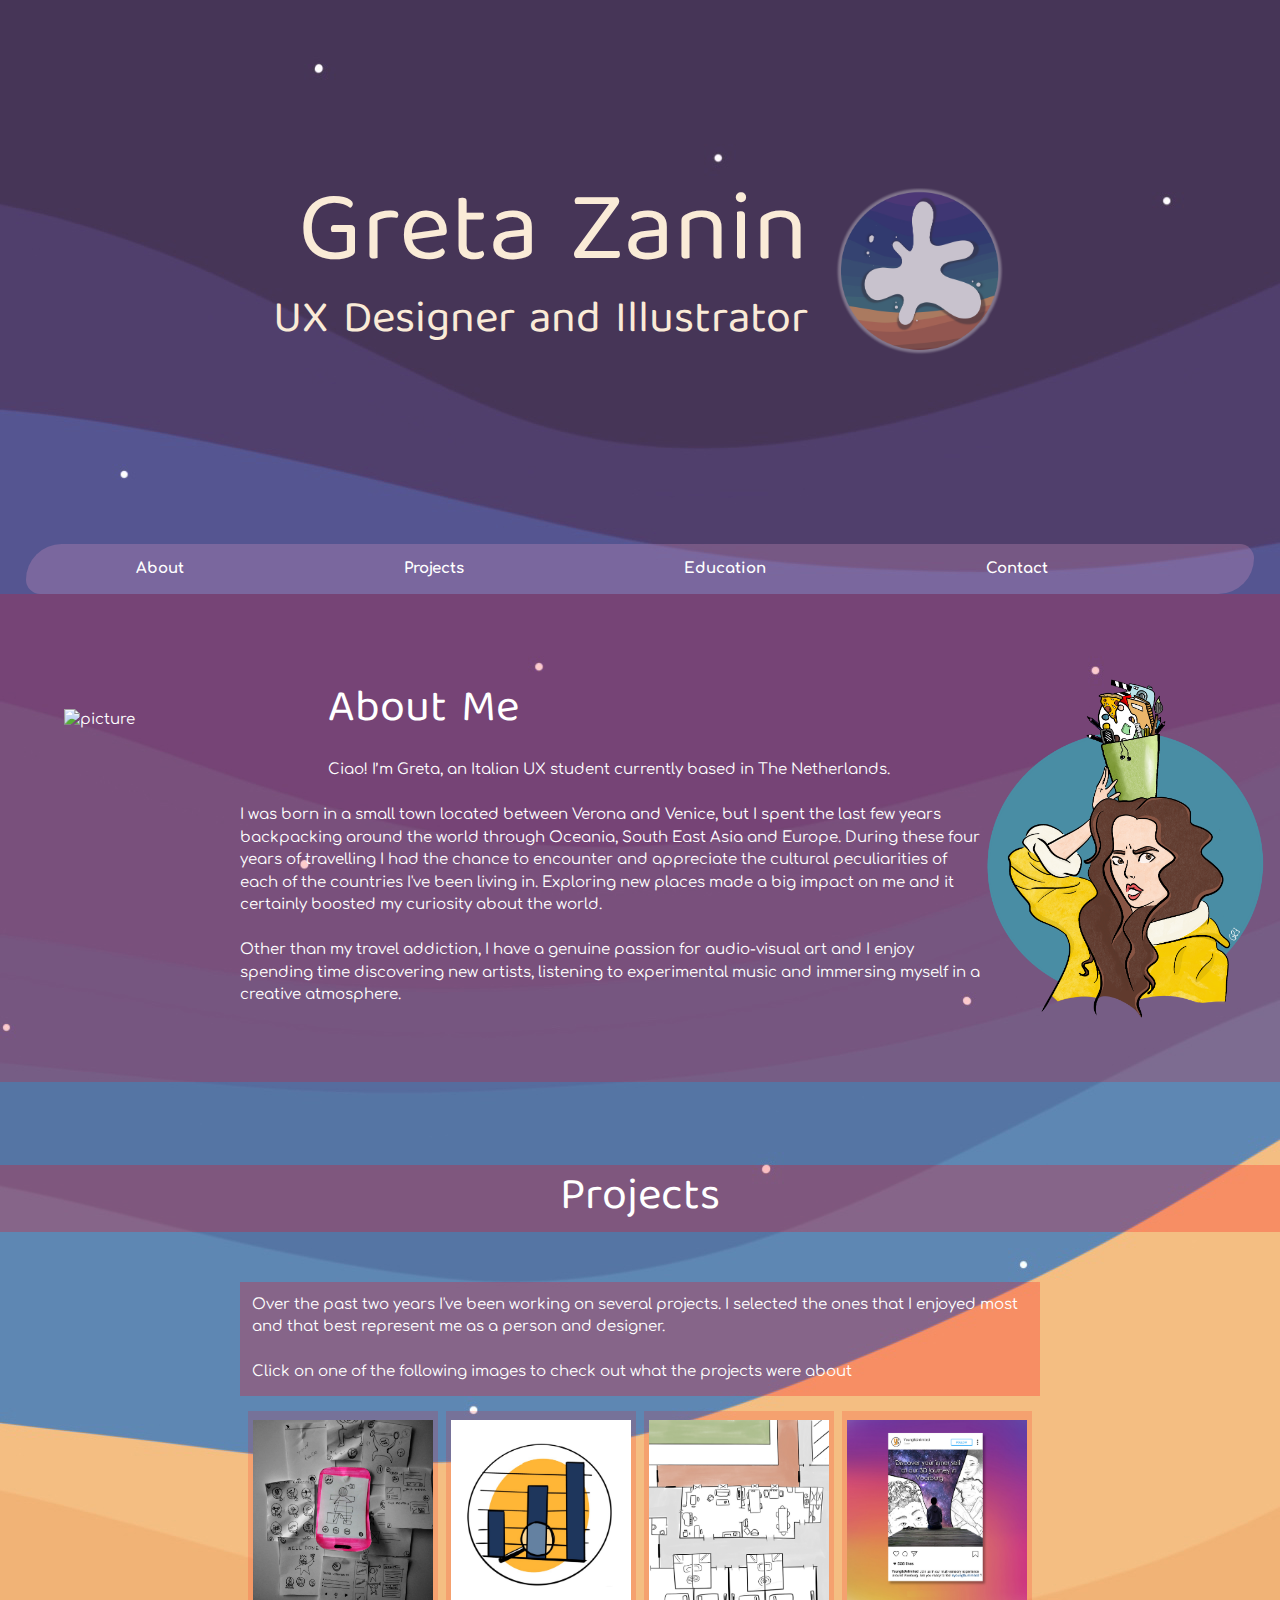
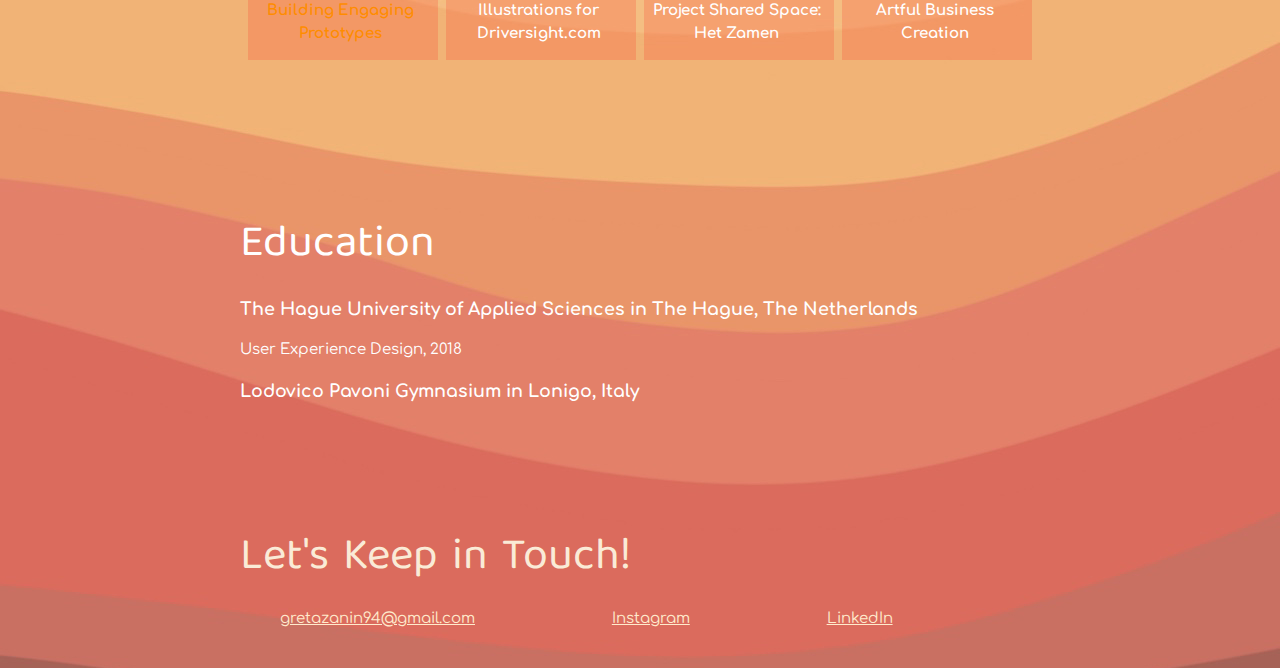
==== index.html @ 6279e52e "adding changes in projects-page" ====
<!DOCTYPE html>
<html lang="en">

<head>
    <meta charset="UTF-8">
    <meta name="viewport" content="width=device-width, initial-scale=1.0">
    <title>Greta Zanin, UX Designer and Illustrator </title>
    <link rel="stylesheet" href="styles.css">
    <link href="https://fonts.googleapis.com/css?family=Raleway&display=swap" rel="stylesheet">
    <link href="https://fonts.googleapis.com/css?family=Comfortaa&display=swap" rel="stylesheet">
    <link href="https://fonts.googleapis.com/css?family=Baloo+Tamma+2&display=swap" rel="stylesheet">
</head>

<body>


    <main>
        <!-- header-->
        <header>
            <div class="content-wrap">
                <div class="sfondo">
                    <a href="illu.html"> <img src="images/macchia1.png" class="topimg" id="grow" > </a></div>
                    <h1>Greta Zanin</h1>

                    <h2>UX Designer and Illustrator</h2>
                </div>




            <div class="w3-container">

            </div>


        </header>
        <div class="w3-bar w3-border w3-light-grey">
            <ul class="menubar">
                <li class="bar"><a href="#about">About</a></li>
                <li class="bar"><a href="#project">Projects</a></li>
                <li class="bar"><a href="#education">Education</a></li>
                <li class="bar"><a href="#contact">Contact</a></li>
            </ul>
        </div>


        <a name="about"></a>
        <img src="images/gretadrawing.png" alt="drawing" class="gretadrawing">

        <img src="images/greta.jpg" alt="picture" class="gretapicture">

        <section class="about">
            <div class="content-wrap divider">
                <br> <!-- delete br -->
                <h2> About Me </h2>
                <p>

                    Ciao! I’m Greta, an Italian UX student currently based in The Netherlands.

                    <br> <br>

                    I was born in a small town located between Verona and Venice, but I spent the last few years backpacking around the world through Oceania, South East Asia and Europe. During these four years of travelling I had the chance to encounter and appreciate the cultural peculiarities of each of the countries I've been living in. Exploring new places made a big impact on me and it certainly boosted my curiosity about the world.
                    <br> <br>
                    Other than my travel addiction, I have a genuine passion for audio-visual art and I enjoy spending time discovering new artists, listening to experimental music and immersing myself in a creative atmosphere.</p>

            </div>
        </section>

        <br>
        <br>
        <!-- PROJECTS-->
        <a name="project"></a>

        <div class="coso">
            <h2> Projects </h2>


        </div>

            <div class="content-wrap divider">
               <p id="text">

   Over the past two years I've been working on several projects. I selected the ones that I enjoyed most and that best represent me as a person and designer.<br> <br>Click on one of the following images to check out what the projects were about</p>
   
                <section class="projectImg">
                   
                  <a href="project.html" target="_blank"> <div class="container">
                       <img src="images/BEP/square/2.jpg"  alt="Lynda & LinkedIn Learning course list"  class="pimg" >     <p>Building Engaging Prototypes</p> </div> </a>
                

                    <div class="container">
               <img src="images/drivesight.jpg" alt="Lynda & LinkedIn Learning course list" class="pimg"><p>Illustrations for Driversight.com </p>
</div>
    
                        <div class="container">
                    <img src="images/sharedspace.jpg" alt="Lynda & LinkedIn Learning course list" class="pimg"><p>Project Shared Space: Het Zamen</p>
</div>
     

                        <div class="container">
            
                   <img src="images/abc.jpg" alt="Lynda & LinkedIn Learning course list" class="pimg"><p>Artful Business Creation</p>
</div>
     
        

                   
                   
                   <!--
                    <br> <br>
                    <img src="images/bep.jpg" alt="Lynda & LinkedIn Learning course list">

                    <h3>BEP / Building Engaging Prototypes</h3>
                    <p>"Building Engaging Prototypes" was a unique course in which students had the chance to experiment new prototyping techniques by creating sounds, projections, sketches and wireframes. All the prototypes and testing process are described in the following website: <a href="https://gretazanin.wixsite.com/bepuxd">click here</a></p> -->

                    <!-- button 
                    <a href="#" class="myButton"> BEP Project </a>

                </section>

                <br> <br>-->

                <!-- 2 
                <section class="project-item">


                 
                        <h3>Illustrations for Drivesright.com</h3>
                        <img src="images/drivesight.png" alt="illustrations made">
                        <p>This project consisted of creating visuals for a retail business website. Check my illustrations in the following website: <a href="https://drivesight.com/">Drivesight.com</a></p>
                         button 
                        <a href="#" class="myButton"> Drivesight Illustrations </a>
                 
                </section>-->


                <!-- 3 
                <section class="project-item">


                    <br> <br>

                    <img src="images/project%20shared%20space.jpg" alt="Lynda & LinkedIn Learning course list" class="project3">

                    <h3>Shared Spaces Project.</h3>
                    <h5 class="subtitle">Ongoing Project</h5>
                    <p> A group project where we're asked to design a solution for patients affected with dementia. Our goal is to improve these people's lifestyles and make them move more. </p>
                    button
                    <a href="#" class="myButton"> Het Zamen </a>

                </section> -->






                </section>
        </div>


        <!-- EDUCATION -->

      
        <section class="education">
            <div class="content-wrap item-details">
                <h2>Education</h2>   
                <a name="education"> </a>

                <section>
                    <h3>The Hague University of Applied Sciences in The Hague, The Netherlands</h3>
                    <p>User Experience Design, 2018</p>
                </section>

                <section>
                    <h3>Lodovico Pavoni Gymnasium in Lonigo, Italy</h3>
                </section>
            </div>
        </section>

        <!-- CONTACT -->
        <footer>

            <a name="contact"></a>
            <div class="content-wrap">
                <h2>Let's Keep in Touch!</h2>


                <ul class="contact-list">
                    <li><a href="mailto:gretazanin94@gmail.com">gretazanin94@gmail.com</a></li>
                    <li><a href="https://www.instagram.com/gretazanin/" target="_blank">Instagram</a></li>
                    <li><a href="https://www.linkedin.com/in/gretazanin/" target="_blank">LinkedIn</a></li>
                </ul>
            </div>
        </footer>
    </main>
</body>

</html>
---- styles.css ----
/*html {
  box-sizing: border-box;
}*/


body {
    color: white;
    margin: 0;
    padding: 0;
    font-family: 'Comfortaa', sans-serif;
    font-size: 15px;
    line-height: 1.5;
    background-image: url(images/sfondo1.jpg);
    background-repeat: no-repeat;

    background-position: top;
}

img {
    width: 200px;
    float: right;
}

a {
    color: darkorange;
}

a:hover {
    text-decoration: none;
    color: yellow;
}

h1 {
    font-size: 100px;
    line-height: 1;
}

h2 {
    font-size: 45px;
}

h1,
h2 {
    font-family: 'Baloo Tamma 2', cursive;
    font-weight: 400;
    margin: 0;
}

.content-wrap {
    max-width: 800px;
    width: 85%;
    margin: 0 auto;
    padding: 60px 0;
}

h3 {
    margin-bottom: 0;
}



/* Profile*/
header {
    color: antiquewhite;
    font-family: 'Comfortaa';

    text-align: right;
    margin-bottom: 10%;
    margin-top: 10%;
}

.topimg {
    width: 28%;
    display: inline-block;
    margin-left: 1%;
}

#grow {
    opacity: 0.7;
}

#grow:hover {
    opacity: 1;
}

#grow:hover {
    -webkit-transform: scale(1.3);
    -ms-transform: scale(1.3);
    transform: scale(1.3);
}






/*Pictures*/
.gretapicture {
    float: left;
    margin: 5%;
    margin-top: 9%;

}

.gretadrawing {
    width: 300px;
    float: right;
    margin-top: 6%;
}


/* About */
.about {
    text-align: left;
    background: rgba(250, 0, 10, 0.2)
}


/* First Button */

.myButton {
    box-shadow: inset 0px 1px 0px 0px #ffffff;
    background: linear-gradient(to bottom, #ededed 5%, #dfdfdf 100%);
    background-color: #ededed;
    border-radius: 6px;
    border: 1px solid #dcdcdc;
    display: inline-block;
    cursor: pointer;
    color: #777777;
    font-family: Arial;
    font-size: 15px;
    font-weight: bold;
    padding: 6px 24px;
    text-decoration: none;
    text-shadow: 0px 1px 0px #ffffff;
}

.myButton:hover {
    background: linear-gradient(to bottom, #dfdfdf 5%, #ededed 100%);
    background-color: #dfdfdf;
}

.myButton:active {
    position: relative;
    top: 1px;
}

/* Projects */


.coso {
    background: rgba(255, 0, 10, 0.25);
    text-align: center;
    margin-top: 3%;
    margin-bottom: -2%;
    display: block;
}

#text {
    background: rgba(255, 0, 10, 0.25);
    padding: 1.5%;
    text-align: left;
}

.projectImg {

    display: block;
}


.pimg {
    float: left;
    width: 180px;
    height: 180px;
    margin-right: 2%;
    margin-top: 5%;
}

.pimg:hover {
    -webkit-transform: rotateZ(-5deg);
    -ms-transform: rotateZ(-5deg);
    transform: rotateZ(-5deg);
}


.container {
    text-align: justify;
    width: 185px;
    float: left;
    text-align: center;
    background-color: rgba(255, 0, 10, 0.15);
    font-weight: 700;
    padding-left: 0;
    padding-right: 5px;
    margin-left: 8px;
}

.container img {
    padding-left: 5px;
    padding-right: 5px;
    display: block;
}


/*
.projects .btn {
    color: darkred;

    text-decoration: none;
    padding: 0px;
    border-radius: 4px;
    display: inline-block;
}

.projects .btn:hover {
    background: rgba(99, 38, 97, 80%);
}

.project-item h3 {
    margin-top: 0;

}


.project3 {
    -webkit-transform: rotate(90deg);
    -moz-transform: rotate(90deg);
    -ms-transform: rotate(90deg);
    -o-transform: rotate(90deg);
    transform: rotate(90deg);

    margin-left: 50px;
}


.subtitle {
    color: white;
    opacity: 0.68;
    margin-top: -0.5%;
    
}*/


/* Education */

.education {
    display: block;
    margin-top: 20%;
    padding-top: 2%;
}



/* Contact Info */
footer {
    color: antiquewhite;
}

.contact-list {
    list-style-type: none;
}

.contact-list a {

    color: blanchedalmond;
    padding-right: 18%;
    ;
    display: inline-block;
    float: left;
}

/*header */

.menubar {
    list-style-type: none;
    margin: 0;
    margin-left: 2%;
    margin-right: 2%;
    padding: 0;
    overflow: hidden;
    border-radius: 50px 20px;
    background-color: rgba(210, 145, 188, 0.3);
    /* change color with #333 */



}

.bar {
    float: left;

}

.bar a {
    display: block;
    font-weight: 800;
    color: white;
    text-align: center;
    padding: 14px 110px;
    text-decoration: none;
}

.bar a:hover {
    background-color: rgba(210, 145, 188);
}




















/* ILLUSTRATION PAGE */



/* gallery */

/* The grid: Four equal columns that floats next to each other */

.gallery {
    margin-top: -150px;
}

.column {
    float: left;
    width: 15%;
    max-width: 20%;
    margin: 1%;
    padding-left: 13%;
    display: inline-block;
    margin-top: 8%;
}

/* Style the images inside the grid */
.column img {
    opacity: 0.8;
    cursor: pointer;
}

.column img:hover {
    opacity: 1;
}

#buttonillu {
    margin-left: 41%;
    margin-top: 9%;

}















/*PROJECT PAGE*/

.titleProject {
    font-weight: 500;
    text-decoration: underline;
    text-decoration-style: wavy;
    text-decoration-line: underline;
    text-decoration-color: rgba(210, 145, 188, 0.3);
    color: antiquewhite;
    font-size: 35px;
    text-align: center;
    padding-bottom: 20px;

}

#projectBox {
    border-color: rgba(210, 145, 188, 0.8);
    border-width: 5px;
    border-style: ridge;
    padding: 0px;
    background-color: rgba(210, 145, 188, 0.3);
}

#projectHeader {
    margin-top: 50px;
    margin-bottom: 20px;
    padding-right: 5px;
}

#projectGz {
    font-size: 50px;
}

#projectSub {
    font-size: 22.5px;
}

.projectTopImg {
    width: 100px;
}

#arrow {
    position: fixed;
    float: left;
    width: 8%;
    margin-top: 8.5%;
}

#arrow:hover {
    -webkit-transform: rotateZ(-5deg);
    -ms-transform: rotateZ(-5deg);
    transform: rotateZ(-5deg);
}


/* PROJECT GALLERY */

.galleryProject {
    display: flex;
    flex-flow: row wrap;
    padding-top: 5%;
}

.box {
    margin-left: 10%;
    padding-top: 50px;
    border-color: rgba(210, 145, 188, 0.8);
    border-width: 5px;
    border-style: ridge;
    padding: 10px;
    background-color: rgba(210, 145, 188, 0.5);
}

/*.text { 

            text-align: center;
            display: inline-block;
            margin-top:5px; 
            float: right;
        } */
.image:hover {
    opacity: 0.5;
}
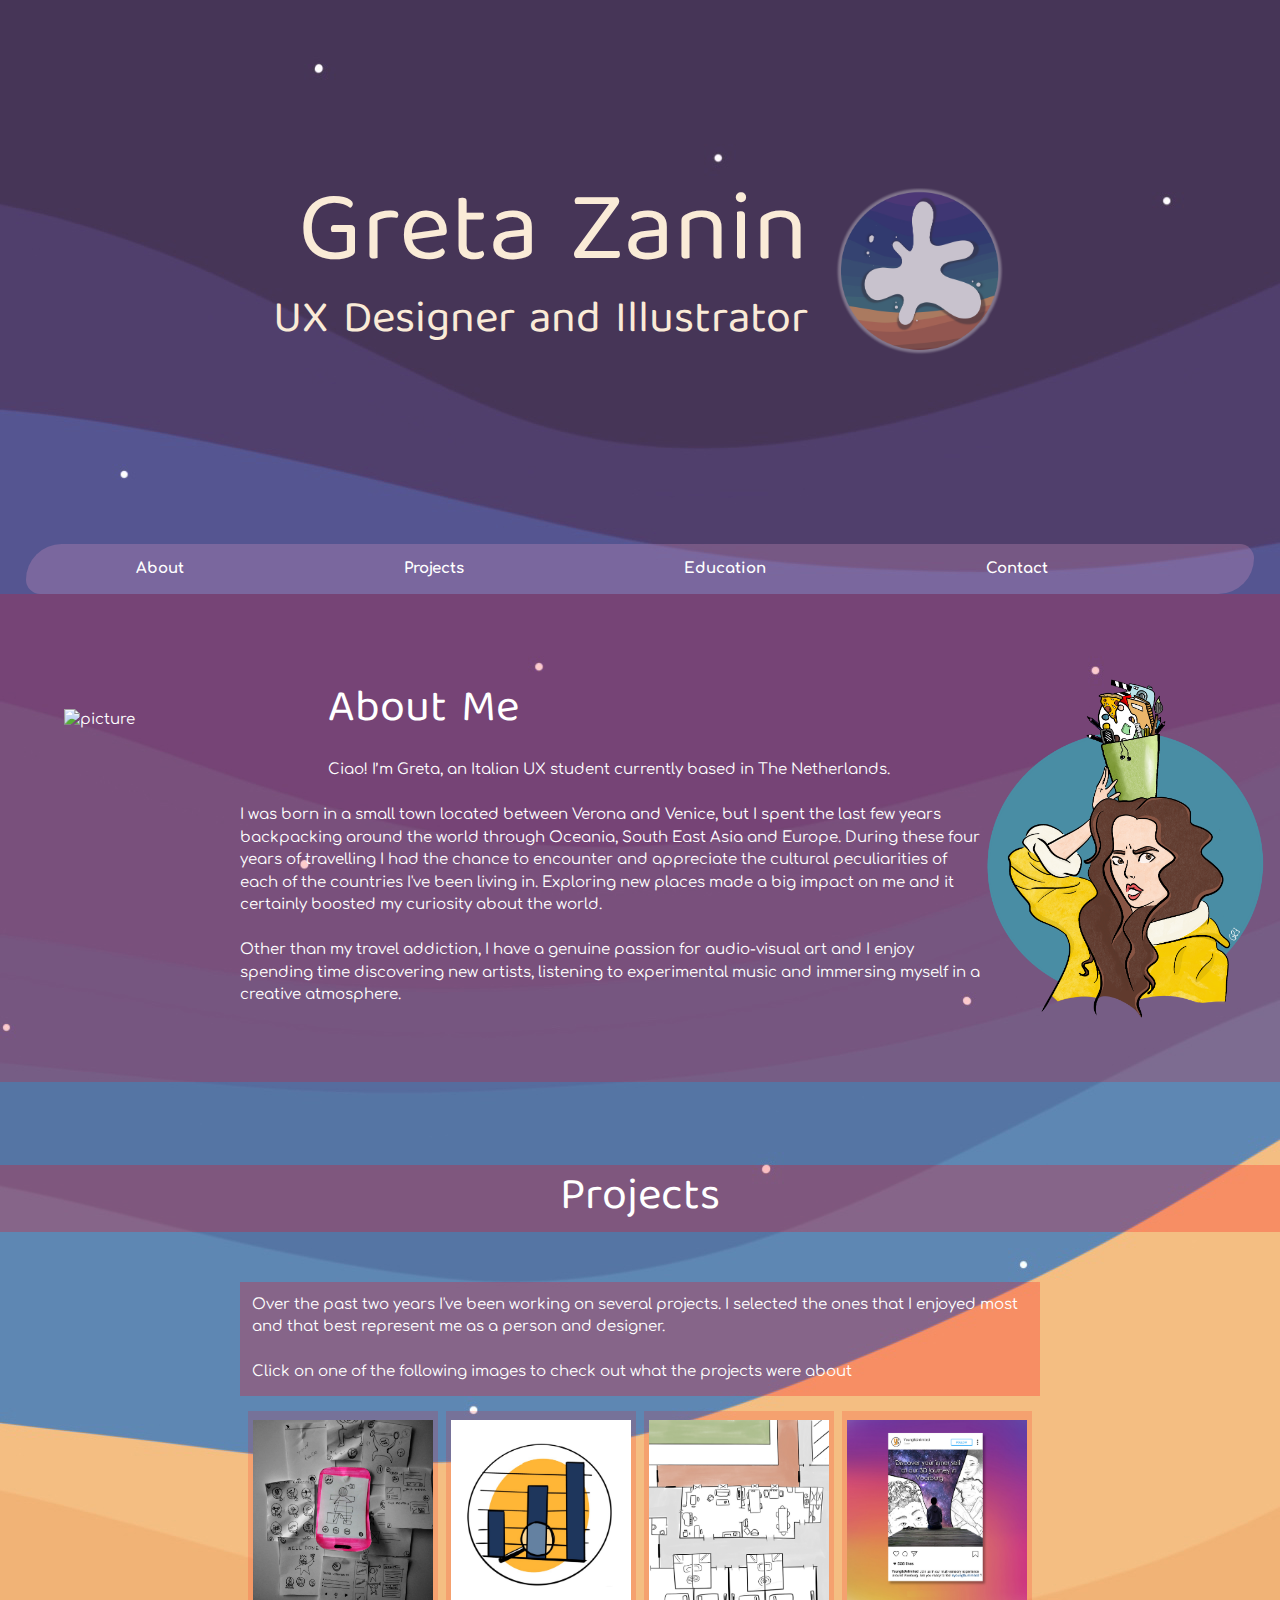
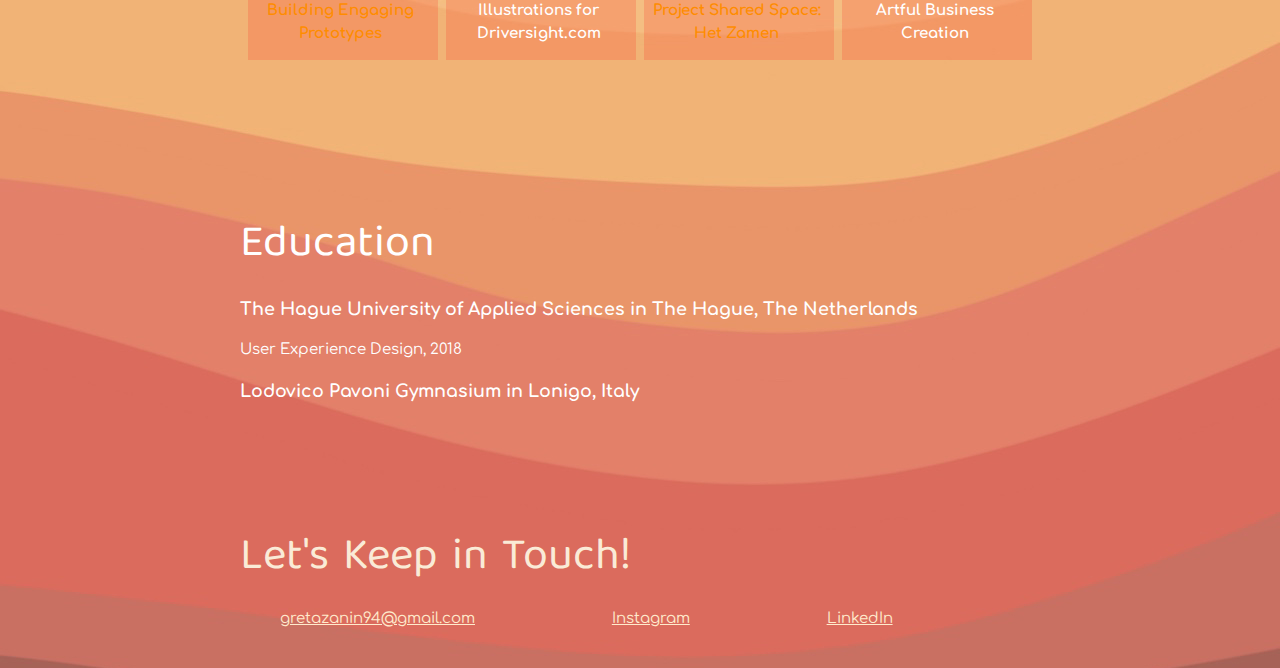
==== commit d85b5b72: "adding footer to project page" ====
--- a/index.html
+++ b/index.html
@@ -84,7 +84,7 @@
    
                 <section class="projectImg">
                    
-                  <a href="project.html" target="_blank"> <div class="container">
+                  <a href="projectbep.html" target="_blank"> <div class="container">
                        <img src="images/BEP/square/2.jpg"  alt="Lynda & LinkedIn Learning course list"  class="pimg" >     <p>Building Engaging Prototypes</p> </div> </a>
                 
 
@@ -92,9 +92,9 @@
                <img src="images/drivesight.jpg" alt="Lynda & LinkedIn Learning course list" class="pimg"><p>Illustrations for Driversight.com </p>
 </div>
     
-                        <div class="container">
+                       <a href="projectsharedspaces.html" target="_blank">  <div class="container">
                     <img src="images/sharedspace.jpg" alt="Lynda & LinkedIn Learning course list" class="pimg"><p>Project Shared Space: Het Zamen</p>
-</div>
+                           </div></a>
      
 
                         <div class="container">
@@ -111,7 +111,7 @@
                     <img src="images/bep.jpg" alt="Lynda & LinkedIn Learning course list">
 
                     <h3>BEP / Building Engaging Prototypes</h3>
-                    <p>"Building Engaging Prototypes" was a unique course in which students had the chance to experiment new prototyping techniques by creating sounds, projections, sketches and wireframes. All the prototypes and testing process are described in the following website: <a href="https://gretazanin.wixsite.com/bepuxd">click here</a></p> -->
+ -->
 
                     <!-- button 
                     <a href="#" class="myButton"> BEP Project </a>
--- a/styles.css
+++ b/styles.css
@@ -1,6 +1,6 @@
-/*html {
-  box-sizing: border-box;
-}*/
+html {
+     scroll-behavior: smooth;
+}
 
 
 body {
@@ -14,6 +14,7 @@
     background-repeat: no-repeat;
 
     background-position: top;
+
 }
 
 img {
@@ -424,28 +425,38 @@
 }
 
 #arrow:hover {
-    -webkit-transform: rotateZ(-5deg);
-    -ms-transform: rotateZ(-5deg);
-    transform: rotateZ(-5deg);
-}
-
-
-/* PROJECT GALLERY */
-
-.galleryProject {
-    display: flex;
-    flex-flow: row wrap;
-    padding-top: 5%;
-}
-
-.box {
+    -webkit-transform: rotateZ(-6deg);
+    -ms-transform: rotateZ(-6deg);
+    transform: rotateZ(-6deg);
+}
+
+.sideImg {
     margin-left: 10%;
     padding-top: 50px;
     border-color: rgba(210, 145, 188, 0.8);
     border-width: 5px;
     border-style: ridge;
     padding: 10px;
-    background-color: rgba(210, 145, 188, 0.5);
+    background-color: rgba(210, 145, 188, 0.3);
+}
+
+
+
+
+/* PROJECT GALLERY */
+
+.galleryProject {
+    display: flex;
+    flex-flow: row wrap;
+    padding-top: 5%;
+}
+
+.box {
+    margin-left: 10%;
+    padding-top: 50px;
+    padding: 10px;
+    background-color: rgba(210, 145, 188, 0.1);
+    margin-bottom: 50px;
 }
 
 /*.text { 
@@ -458,3 +469,29 @@
 .image:hover {
     opacity: 0.5;
 }
+
+/*video*/
+
+.video {
+    float: right;
+    display: inline-block;
+    padding-left: 10px;
+    
+}
+
+.marginTop {
+    margin-top: 25px;
+}
+
+/*Project page footer image*/
+
+.imageWide {
+    width: 100%;
+    display: block;
+    height: 270px;
+    background-image: url(images/bepwide.jpg);
+    background-position: bottom;
+    background-repeat: no-repeat;
+    background-size: cover;
+    opacity: 0.8;    
+}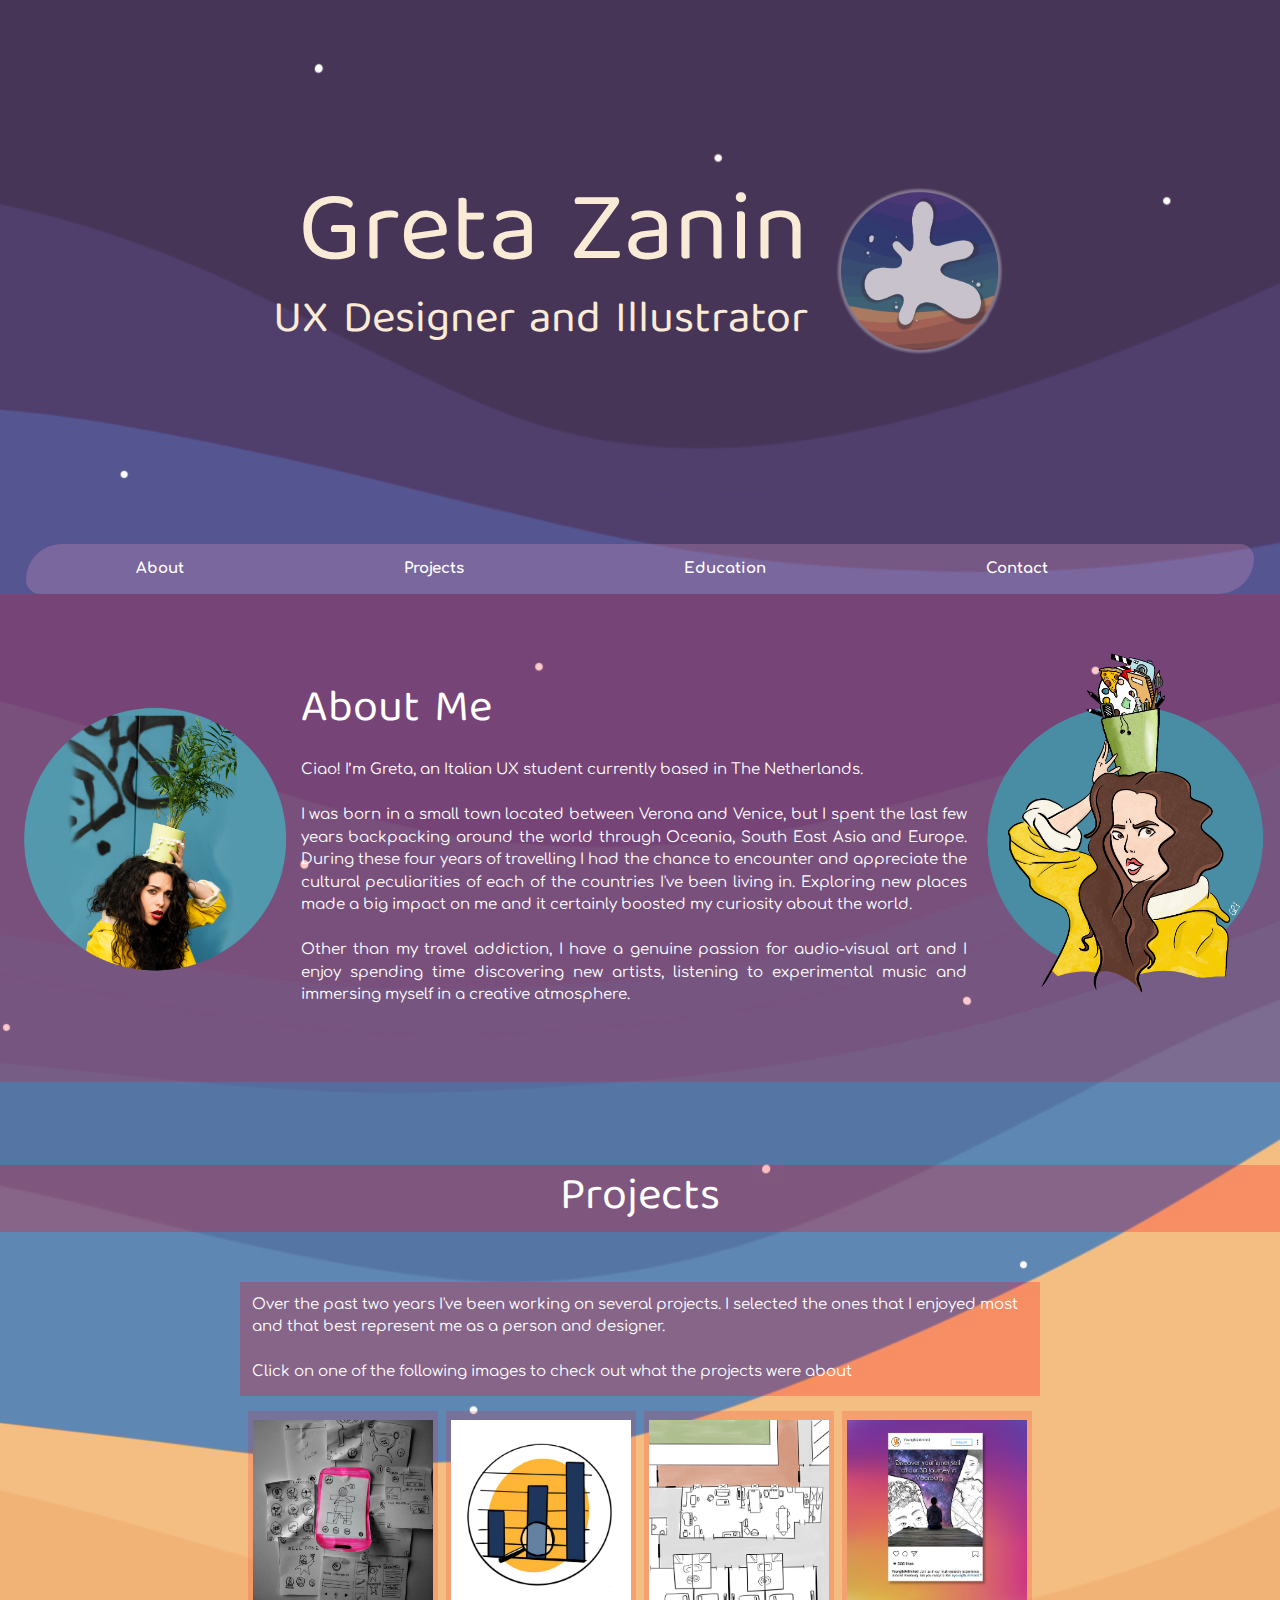
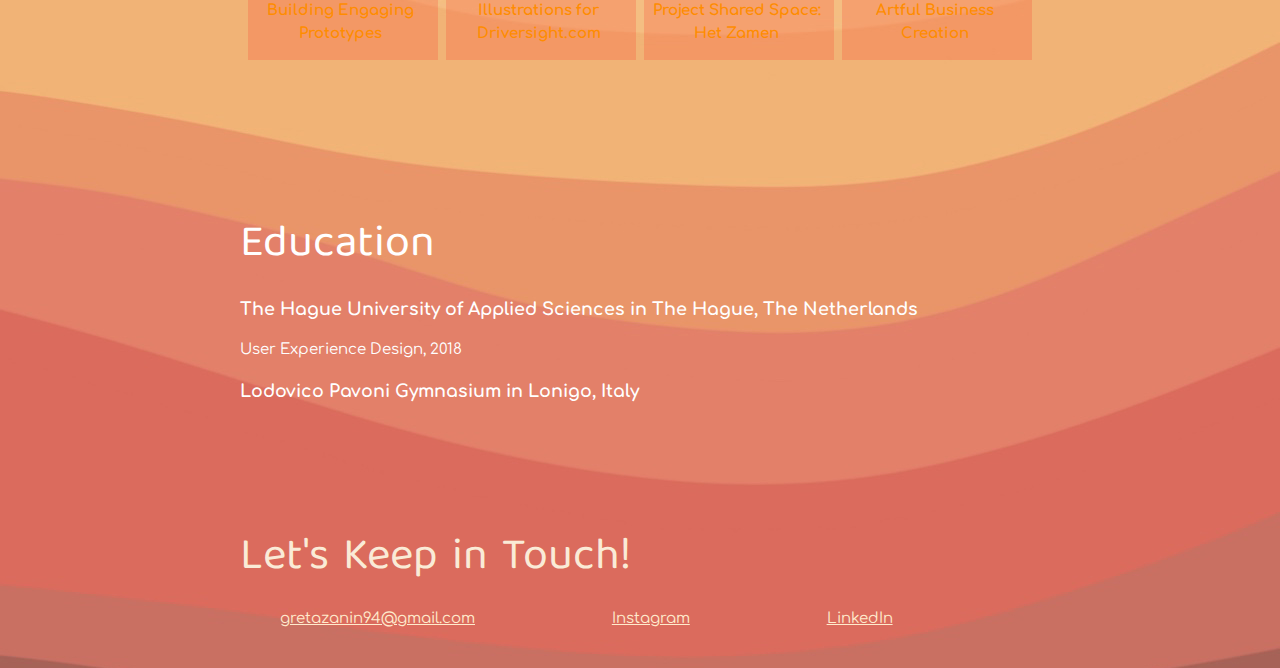
==== commit ff062612: "image gallery grid created in the illustration page" ====
--- a/index.html
+++ b/index.html
@@ -47,7 +47,7 @@
         <a name="about"></a>
         <img src="images/gretadrawing.png" alt="drawing" class="gretadrawing">
 
-        <img src="images/greta.jpg" alt="picture" class="gretapicture">
+        <img src="images/greta.png" alt="picture" class="gretapicture">
 
         <section class="about">
             <div class="content-wrap divider">
@@ -87,73 +87,22 @@
                   <a href="projectbep.html" target="_blank"> <div class="container">
                        <img src="images/BEP/square/2.jpg"  alt="Lynda & LinkedIn Learning course list"  class="pimg" >     <p>Building Engaging Prototypes</p> </div> </a>
                 
-
+<a href="projectdriversight.html" target="_blank"> 
                     <div class="container">
                <img src="images/drivesight.jpg" alt="Lynda & LinkedIn Learning course list" class="pimg"><p>Illustrations for Driversight.com </p>
-</div>
+    </div> </a>
     
                        <a href="projectsharedspaces.html" target="_blank">  <div class="container">
                     <img src="images/sharedspace.jpg" alt="Lynda & LinkedIn Learning course list" class="pimg"><p>Project Shared Space: Het Zamen</p>
                            </div></a>
      
 
+                        
+             <a href="projectabc.html" target="_blank"> 
+                
                         <div class="container">
-            
-                   <img src="images/abc.jpg" alt="Lynda & LinkedIn Learning course list" class="pimg"><p>Artful Business Creation</p>
-</div>
-     
-        
-
-                   
-                   
-                   <!--
-                    <br> <br>
-                    <img src="images/bep.jpg" alt="Lynda & LinkedIn Learning course list">
-
-                    <h3>BEP / Building Engaging Prototypes</h3>
- -->
-
-                    <!-- button 
-                    <a href="#" class="myButton"> BEP Project </a>
-
-                </section>
-
-                <br> <br>-->
-
-                <!-- 2 
-                <section class="project-item">
-
-
-                 
-                        <h3>Illustrations for Drivesright.com</h3>
-                        <img src="images/drivesight.png" alt="illustrations made">
-                        <p>This project consisted of creating visuals for a retail business website. Check my illustrations in the following website: <a href="https://drivesight.com/">Drivesight.com</a></p>
-                         button 
-                        <a href="#" class="myButton"> Drivesight Illustrations </a>
-                 
-                </section>-->
-
-
-                <!-- 3 
-                <section class="project-item">
-
-
-                    <br> <br>
-
-                    <img src="images/project%20shared%20space.jpg" alt="Lynda & LinkedIn Learning course list" class="project3">
-
-                    <h3>Shared Spaces Project.</h3>
-                    <h5 class="subtitle">Ongoing Project</h5>
-                    <p> A group project where we're asked to design a solution for patients affected with dementia. Our goal is to improve these people's lifestyles and make them move more. </p>
-                    button
-                    <a href="#" class="myButton"> Het Zamen </a>
-
-                </section> -->
-
-
-
-
-
+                 <img src="images/abc.jpg" alt="Lynda & LinkedIn Learning course list" class="pimg"><p>Artful Business Creation</p>
+</div></a>
 
                 </section>
         </div>
--- a/styles.css
+++ b/styles.css
@@ -98,22 +98,25 @@
 /*Pictures*/
 .gretapicture {
     float: left;
-    margin: 5%;
-    margin-top: 9%;
+    width: 275px;
+    margin: 1%;
+    margin-top: 8%;
 
 }
 
 .gretadrawing {
     width: 300px;
     float: right;
-    margin-top: 6%;
+    margin-top: 4%;
+    margin-left: 1%;
 }
 
 
 /* About */
 .about {
     text-align: left;
-    background: rgba(250, 0, 10, 0.2)
+    background: rgba(250, 0, 10, 0.2);
+    text-align: justify;
 }
 
 
@@ -336,6 +339,51 @@
     margin-top: -150px;
 }
 
+
+.row {
+  display: -ms-flexbox; /* IE10 */
+  display: flex;
+  -ms-flex-wrap: wrap; /* IE10 */
+  flex-wrap: wrap;
+  padding: 0 4px;
+}
+
+/* Create four equal columns that sits next to each other */
+.column {
+  -ms-flex: 25%; /* IE10 */
+  flex: 25%;
+  max-width: 25%;
+  padding: 0 4px;
+}
+
+.column img {
+  margin-top: 8px;
+  vertical-align: middle;
+  width: 100%;
+}
+
+/* Responsive layout - makes a two column-layout instead of four columns */
+@media screen and (max-width: 800px) {
+  .column {
+    -ms-flex: 50%;
+    flex: 50%;
+    max-width: 50%;
+  }
+}
+
+/* Responsive layout - makes the two columns stack on top of each other instead of next to each other */
+@media screen and (max-width: 600px) {
+  .column {
+    -ms-flex: 100%;
+    flex: 100%;
+    max-width: 100%;
+  }
+}
+
+
+
+
+/*
 .column {
     float: left;
     width: 15%;
@@ -345,8 +393,7 @@
     display: inline-block;
     margin-top: 8%;
 }
-
-/* Style the images inside the grid */
+Style the images inside the grid 
 .column img {
     opacity: 0.8;
     cursor: pointer;
@@ -360,7 +407,7 @@
     margin-left: 41%;
     margin-top: 9%;
 
-}
+} */
 
 
 
@@ -475,7 +522,7 @@
 .video {
     float: right;
     display: inline-block;
-    padding-left: 10px;
+    padding-left: 20px;
     
 }
 
@@ -483,15 +530,28 @@
     margin-top: 25px;
 }
 
+.marginBottom {
+    margin-bottom: 0px;
+}
+
 /*Project page footer image*/
 
 .imageWide {
+    
     width: 100%;
     display: block;
     height: 270px;
-    background-image: url(images/bepwide.jpg);
-    background-position: bottom;
     background-repeat: no-repeat;
     background-size: cover;
-    opacity: 0.8;    
+    opacity: 0.7;    
+}
+
+#footerBep {
+        background-image: url(images/bepwide.jpg);
+    background-position: bottom;
+}
+
+#footerAbc {
+    background-image: url(images/abcwide.jpg);
+    background-position:top;
 }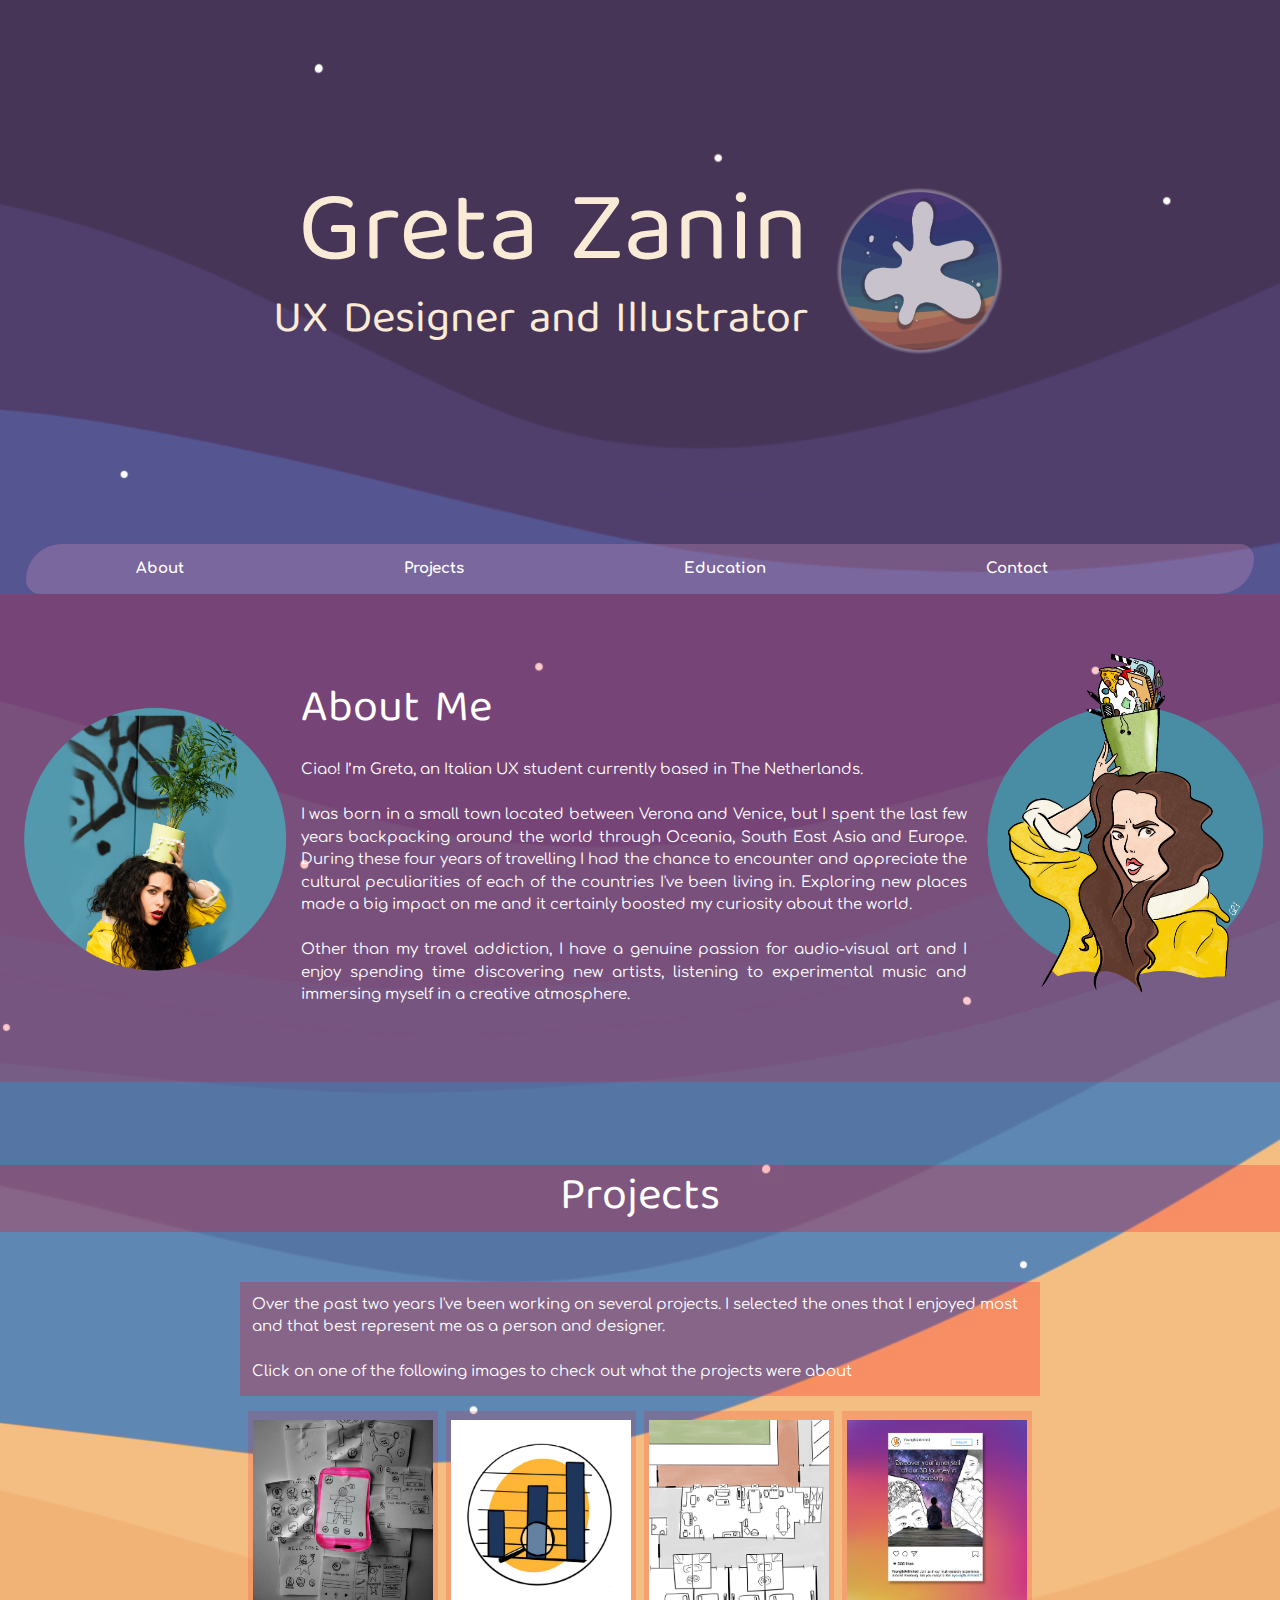
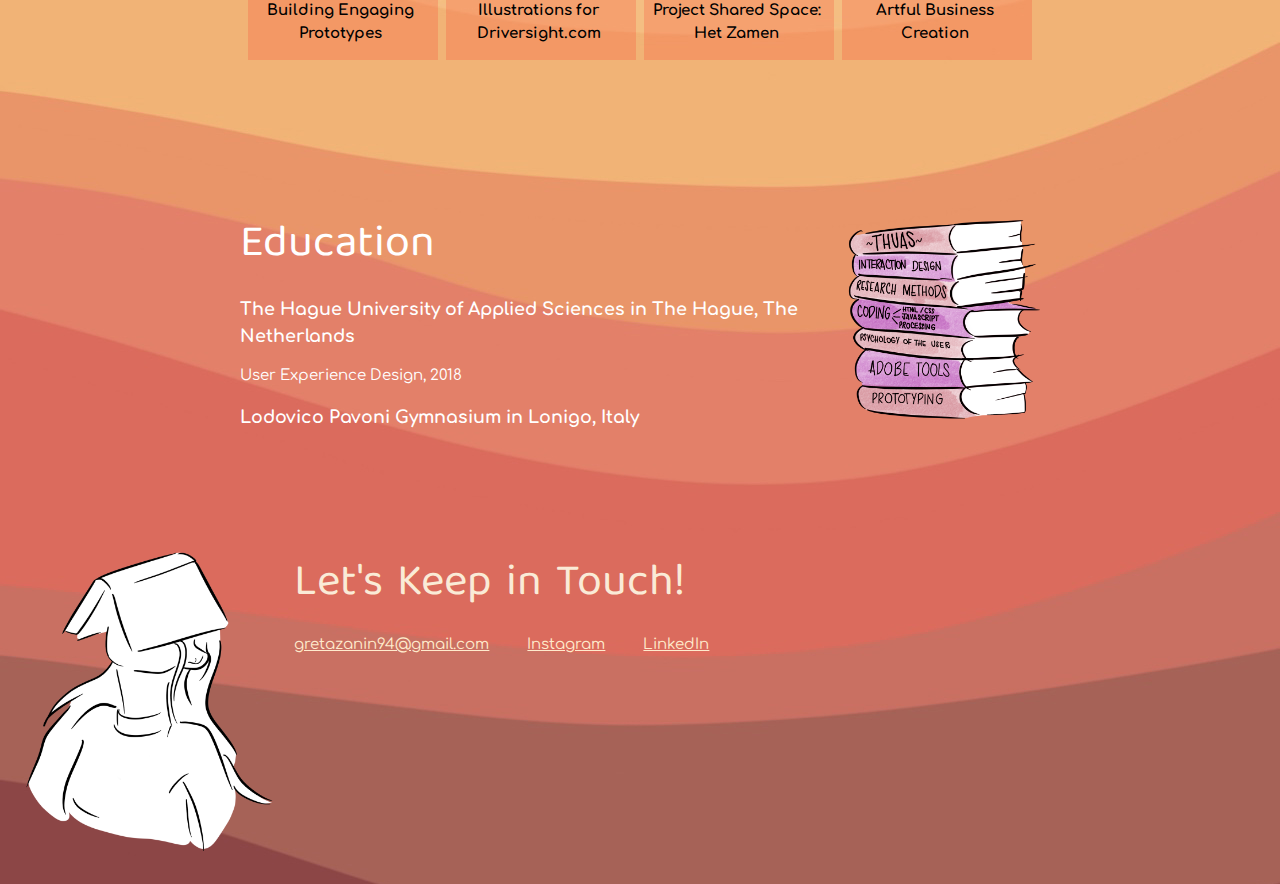
==== commit b588a56d: "Changed link color and added two drawings that match with education section" ====
--- a/index.html
+++ b/index.html
@@ -110,15 +110,20 @@
 
         <!-- EDUCATION -->
 
-      
         <section class="education">
             <div class="content-wrap item-details">
+    <img src="images/books.png">
                 <h2>Education</h2>   
                 <a name="education"> </a>
 
                 <section>
+                                   
+
                     <h3>The Hague University of Applied Sciences in The Hague, The Netherlands</h3>
+                                                
+
                     <p>User Experience Design, 2018</p>
+
                 </section>
 
                 <section>
@@ -128,8 +133,12 @@
         </section>
 
         <!-- CONTACT -->
+        
+                  
+
         <footer>
-
+  
+                     <img src="images/education.png" class="books">
             <a name="contact"></a>
             <div class="content-wrap">
                 <h2>Let's Keep in Touch!</h2>
--- a/styles.css
+++ b/styles.css
@@ -23,12 +23,12 @@
 }
 
 a {
-    color: darkorange;
+    color: black;
 }
 
 a:hover {
     text-decoration: none;
-    color: yellow;
+    color: purple;
 }
 
 h1 {
@@ -151,7 +151,6 @@
 
 /* Projects */
 
-
 .coso {
     background: rgba(255, 0, 10, 0.25);
     text-align: center;
@@ -205,46 +204,6 @@
     display: block;
 }
 
-
-/*
-.projects .btn {
-    color: darkred;
-
-    text-decoration: none;
-    padding: 0px;
-    border-radius: 4px;
-    display: inline-block;
-}
-
-.projects .btn:hover {
-    background: rgba(99, 38, 97, 80%);
-}
-
-.project-item h3 {
-    margin-top: 0;
-
-}
-
-
-.project3 {
-    -webkit-transform: rotate(90deg);
-    -moz-transform: rotate(90deg);
-    -ms-transform: rotate(90deg);
-    -o-transform: rotate(90deg);
-    transform: rotate(90deg);
-
-    margin-left: 50px;
-}
-
-
-.subtitle {
-    color: white;
-    opacity: 0.68;
-    margin-top: -0.5%;
-    
-}*/
-
-
 /* Education */
 
 .education {
@@ -260,6 +219,9 @@
     color: antiquewhite;
 }
 
+
+
+
 .contact-list {
     list-style-type: none;
 }
@@ -267,10 +229,22 @@
 .contact-list a {
 
     color: blanchedalmond;
-    padding-right: 18%;
+    padding-right: 5%;
     ;
     display: inline-block;
     float: left;
+}
+
+.contact-list a:hover {
+    text-decoration: none;
+    color: rebeccapurple;
+}
+
+.books{
+    float: left;
+    max-width: 45%;
+    width: 23%;
+  
 }
 
 /*header */
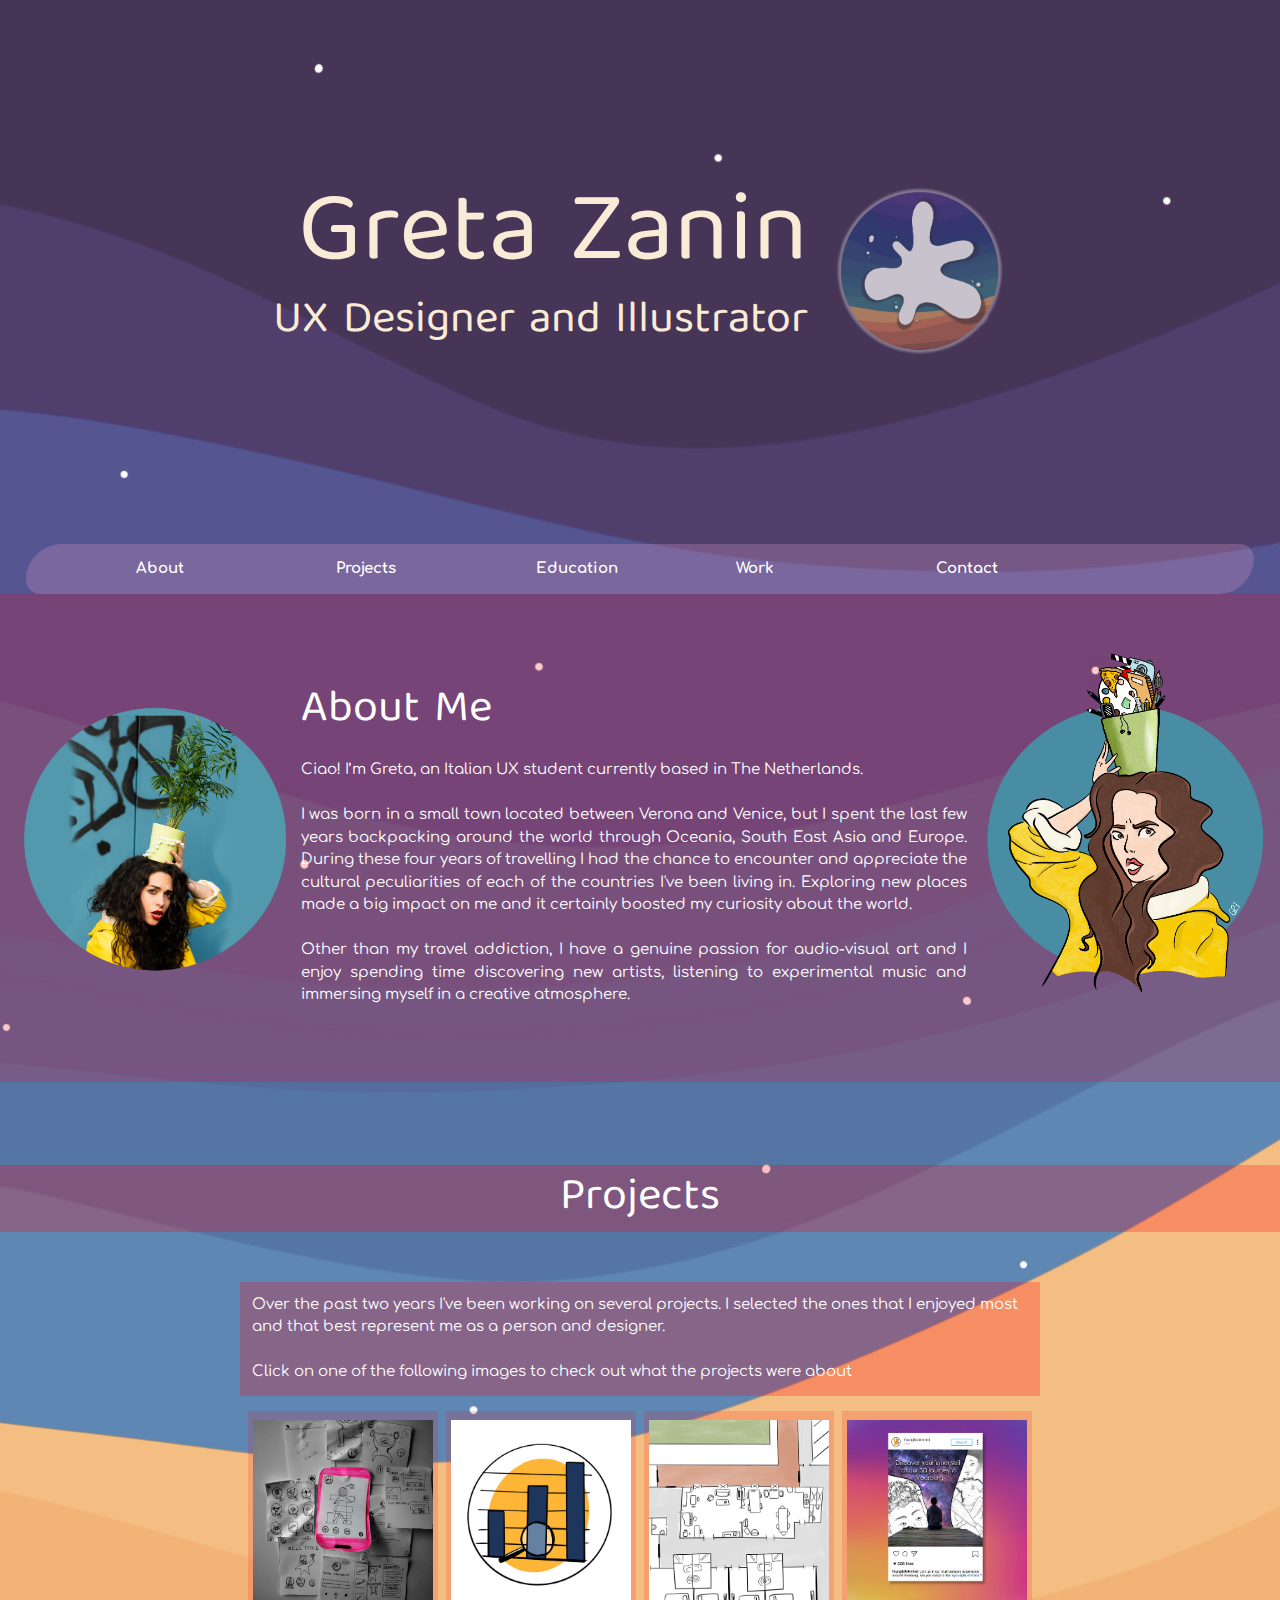
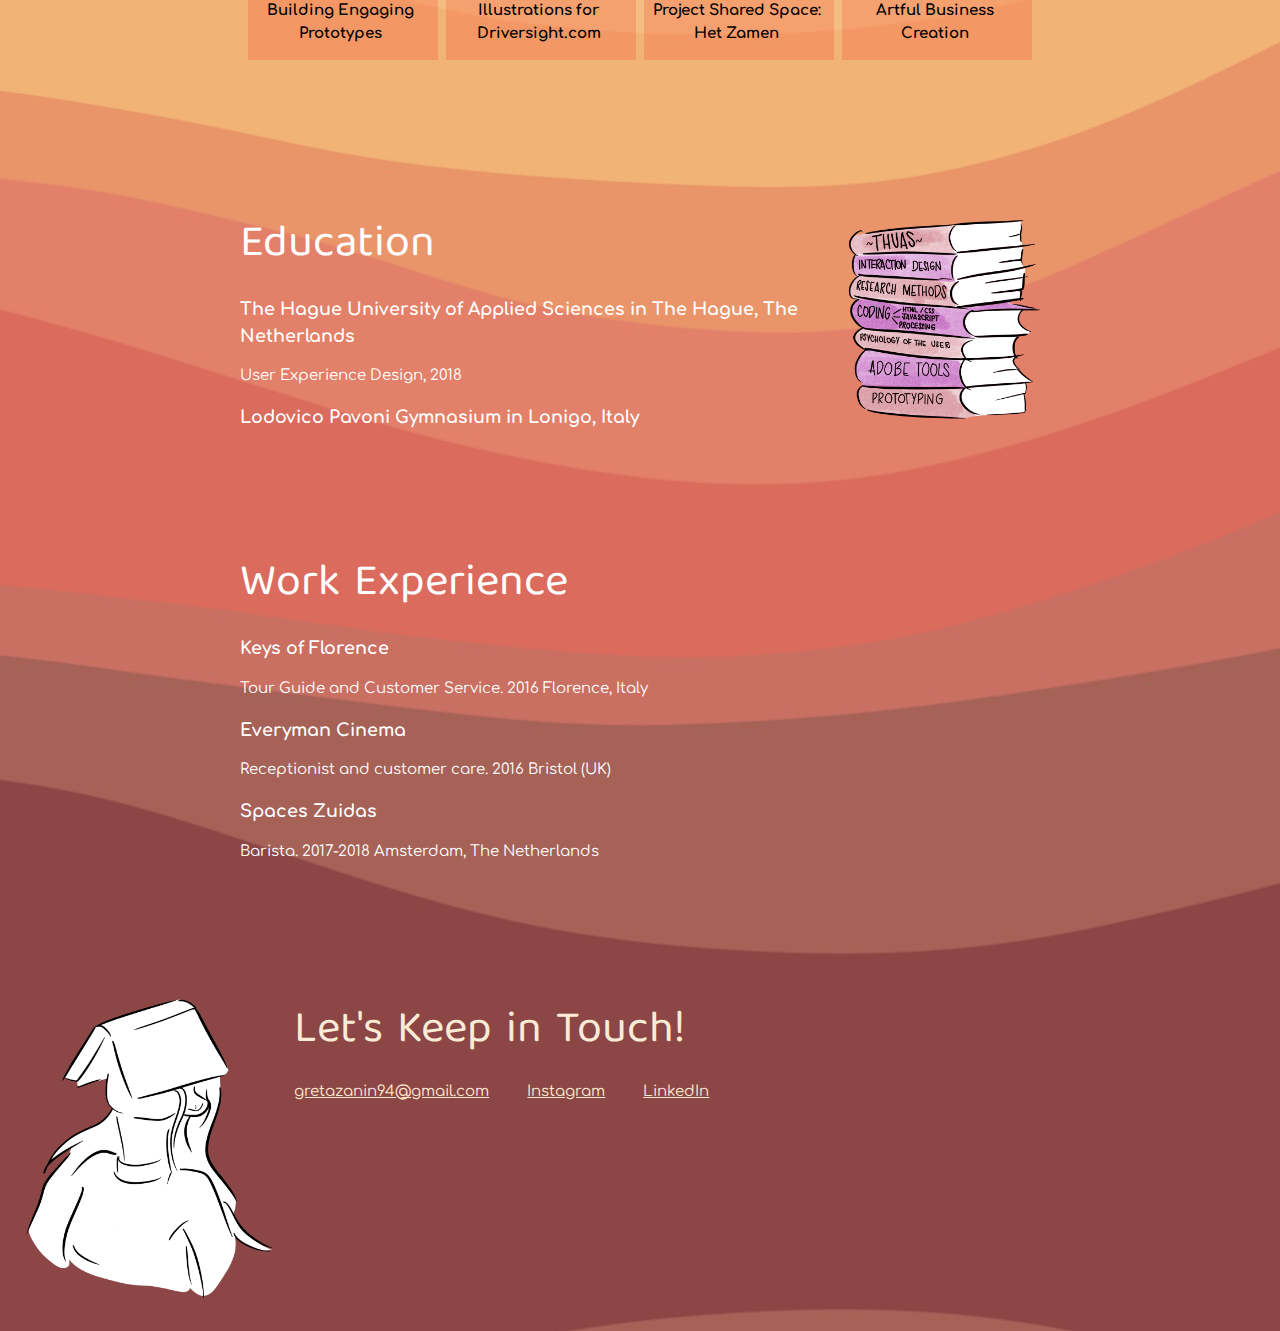
==== commit 44de3c70: "Work Experience section added to the homepage" ====
--- a/index.html
+++ b/index.html
@@ -39,6 +39,7 @@
                 <li class="bar"><a href="#about">About</a></li>
                 <li class="bar"><a href="#project">Projects</a></li>
                 <li class="bar"><a href="#education">Education</a></li>
+                <li class="bar"><a href="#work">Work </a></li>
                 <li class="bar"><a href="#contact">Contact</a></li>
             </ul>
         </div>
@@ -111,10 +112,10 @@
         <!-- EDUCATION -->
 
         <section class="education">
-            <div class="content-wrap item-details">
+            <div class="content-wrap item-details">               <a name="education"> </a>
     <img src="images/books.png">
                 <h2>Education</h2>   
-                <a name="education"> </a>
+ 
 
                 <section>
                                    
@@ -131,6 +132,49 @@
                 </section>
             </div>
         </section>
+        
+          
+        
+        
+        <!-- WORK EXPERIENCE -->
+                 <a name="work"> </a>
+        
+        <section class="work">
+            <div class="content-wrap item-details">
+                <h2>Work Experience</h2>   
+       
+
+                <section>
+                                   
+
+                    <h3>Keys of Florence</h3>
+                                                
+
+                    <p>Tour Guide and Customer Service. 2016 Florence, Italy</p>
+
+                </section>
+                
+                                <section>
+                    <h3>Everyman Cinema</h3>
+                    
+                    <p>Receptionist and customer care. 2016 Bristol (UK) </p>
+                </section>
+
+                <section>
+                    <h3>Spaces Zuidas</h3>
+                    
+                    <p>Barista. 2017-2018 Amsterdam, The Netherlands</p>
+                </section>
+            </div>
+        </section>
+        
+        
+        
+        
+        
+        
+        
+        
 
         <!-- CONTACT -->
         
--- a/styles.css
+++ b/styles.css
@@ -266,6 +266,7 @@
 
 .bar {
     float: left;
+    width: 200px;
 
 }
 
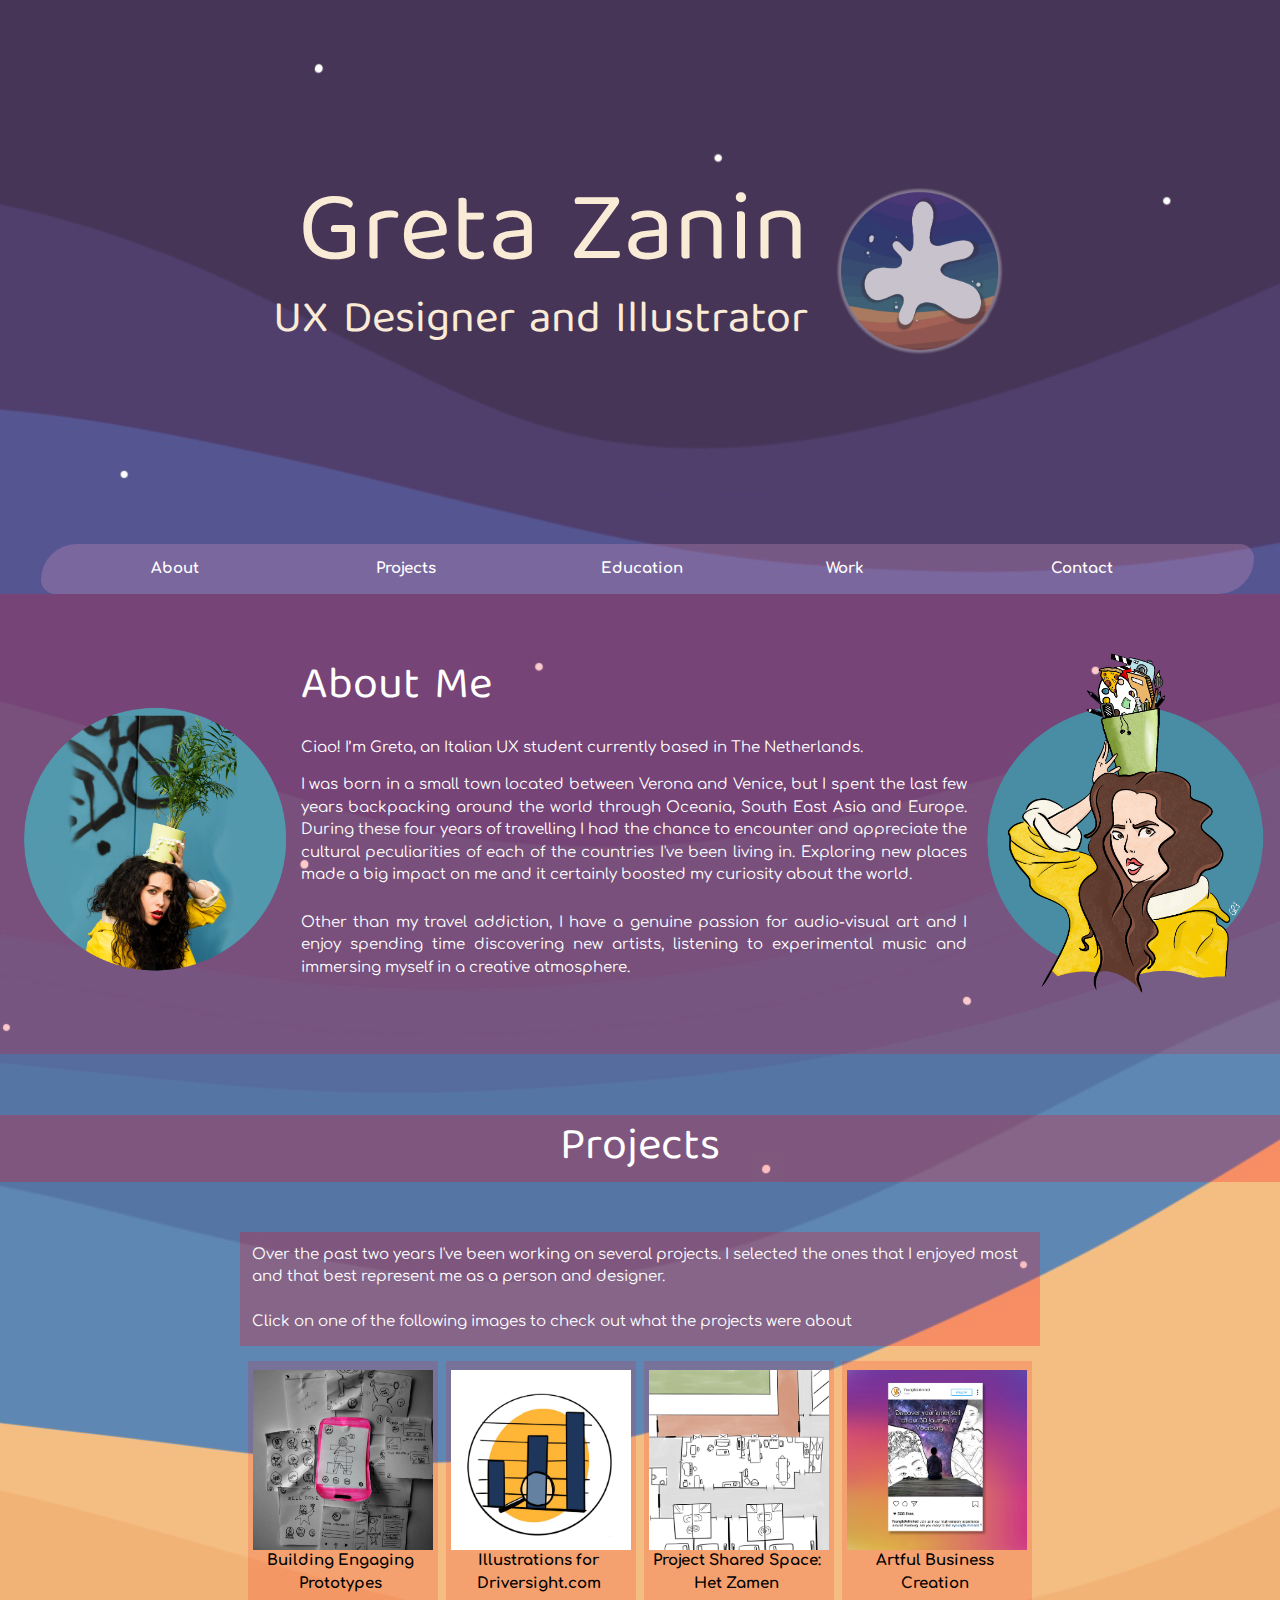
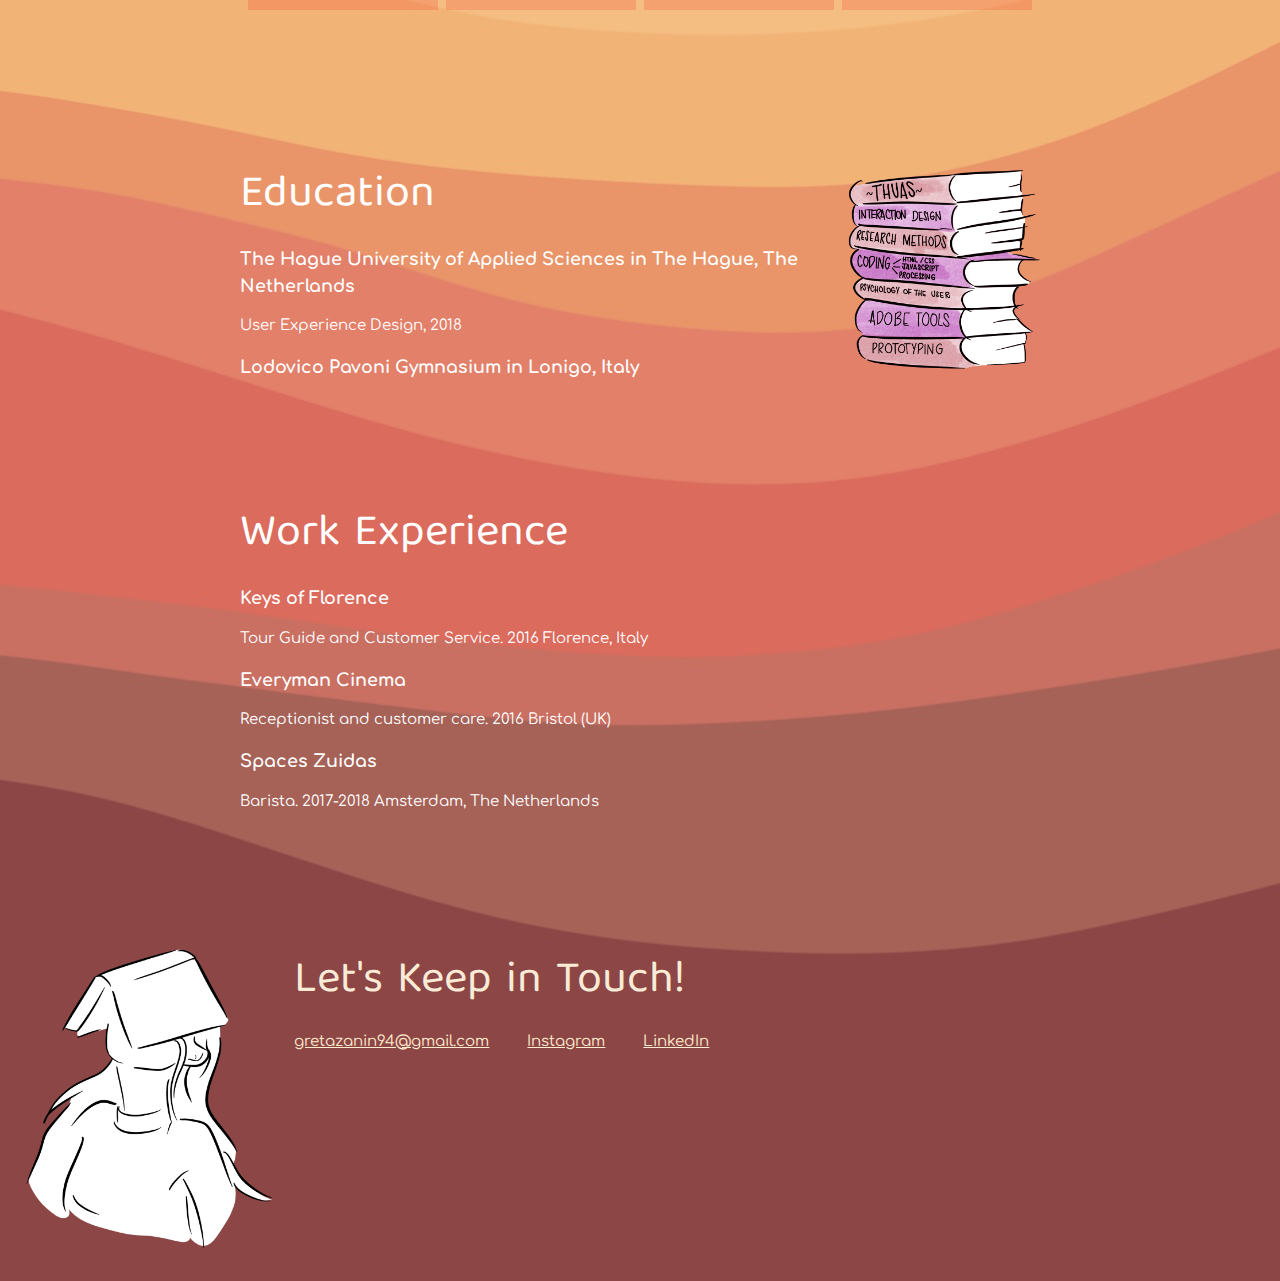
==== commit 261fadfc: "Text added to make the code pretty pretty" ====
--- a/index.html
+++ b/index.html
@@ -6,25 +6,22 @@
     <meta name="viewport" content="width=device-width, initial-scale=1.0">
     <title>Greta Zanin, UX Designer and Illustrator </title>
     <link rel="stylesheet" href="styles.css">
-    <link href="https://fonts.googleapis.com/css?family=Raleway&display=swap" rel="stylesheet">
     <link href="https://fonts.googleapis.com/css?family=Comfortaa&display=swap" rel="stylesheet">
     <link href="https://fonts.googleapis.com/css?family=Baloo+Tamma+2&display=swap" rel="stylesheet">
 </head>
 
 <body>
-
 
     <main>
         <!-- header-->
         <header>
             <div class="content-wrap">
                 <div class="sfondo">
-                    <a href="illu.html"> <img src="images/macchia1.png" class="topimg" id="grow" > </a></div>
-                    <h1>Greta Zanin</h1>
-
-                    <h2>UX Designer and Illustrator</h2>
-                </div>
-
+                    <a href="illu.html"> <img src="images/macchia1.png" class="topimg" id="grow"> </a></div>
+                <h1>Greta Zanin</h1>
+
+                <h2>UX Designer and Illustrator</h2>
+            </div>
 
 
 
@@ -34,7 +31,10 @@
 
 
         </header>
-        <div class="w3-bar w3-border w3-light-grey">
+
+        <!-- Menubar -->
+        <nav>
+
             <ul class="menubar">
                 <li class="bar"><a href="#about">About</a></li>
                 <li class="bar"><a href="#project">Projects</a></li>
@@ -42,7 +42,9 @@
                 <li class="bar"><a href="#work">Work </a></li>
                 <li class="bar"><a href="#contact">Contact</a></li>
             </ul>
-        </div>
+
+        </nav>
+
 
 
         <a name="about"></a>
@@ -50,78 +52,92 @@
 
         <img src="images/greta.png" alt="picture" class="gretapicture">
 
-        <section class="about">
+        <article class="about">
             <div class="content-wrap divider">
-                <br> <!-- delete br -->
+
                 <h2> About Me </h2>
+
                 <p>
 
-                    Ciao! I’m Greta, an Italian UX student currently based in The Netherlands.
-
-                    <br> <br>
-
-                    I was born in a small town located between Verona and Venice, but I spent the last few years backpacking around the world through Oceania, South East Asia and Europe. During these four years of travelling I had the chance to encounter and appreciate the cultural peculiarities of each of the countries I've been living in. Exploring new places made a big impact on me and it certainly boosted my curiosity about the world.
-                    <br> <br>
+                    Ciao! I’m Greta, an Italian UX student currently based in The Netherlands. </p>
+                <p>
+
+                    I was born in a small town located between Verona and Venice, but I spent the last few years backpacking around the world through Oceania, South East Asia and Europe. During these four years of travelling I had the chance to encounter and appreciate the cultural peculiarities of each of the countries I've been living in. Exploring new places made a big impact on me and it certainly boosted my curiosity about the world. </p>
+
+                <p class="marginTop">
                     Other than my travel addiction, I have a genuine passion for audio-visual art and I enjoy spending time discovering new artists, listening to experimental music and immersing myself in a creative atmosphere.</p>
-
-            </div>
-        </section>
-
-        <br>
-        <br>
-        <!-- PROJECTS-->
+            </div>
+        </article>
+
+        <br> <!-- delete this too-->
+
+
+        <!-- PROJECTS SECTION-->
+
         <a name="project"></a>
 
+        <!-- I called coso the div that I use as a container. I don't know why I chose an Italian name for it, not sure if that's okay or not -->
         <div class="coso">
             <h2> Projects </h2>
 
 
         </div>
 
-            <div class="content-wrap divider">
-               <p id="text">
-
-   Over the past two years I've been working on several projects. I selected the ones that I enjoyed most and that best represent me as a person and designer.<br> <br>Click on one of the following images to check out what the projects were about</p>
-   
-                <section class="projectImg">
-                   
-                  <a href="projectbep.html" target="_blank"> <div class="container">
-                       <img src="images/BEP/square/2.jpg"  alt="Lynda & LinkedIn Learning course list"  class="pimg" >     <p>Building Engaging Prototypes</p> </div> </a>
-                
-<a href="projectdriversight.html" target="_blank"> 
-                    <div class="container">
-               <img src="images/drivesight.jpg" alt="Lynda & LinkedIn Learning course list" class="pimg"><p>Illustrations for Driversight.com </p>
-    </div> </a>
-    
-                       <a href="projectsharedspaces.html" target="_blank">  <div class="container">
-                    <img src="images/sharedspace.jpg" alt="Lynda & LinkedIn Learning course list" class="pimg"><p>Project Shared Space: Het Zamen</p>
-                           </div></a>
-     
-
-                        
-             <a href="projectabc.html" target="_blank"> 
-                
-                        <div class="container">
-                 <img src="images/abc.jpg" alt="Lynda & LinkedIn Learning course list" class="pimg"><p>Artful Business Creation</p>
-</div></a>
-
-                </section>
+        <div class="content-wrap divider">
+            <p id="text">
+
+                Over the past two years I've been working on several projects. I selected the ones that I enjoyed most and that best represent me as a person and designer.<br> <br>Click on one of the following images to check out what the projects were about</p>
+
+            <section class="projectImg">
+
+                <a href="projectbep.html" target="_blank">
+                    <div class="container">
+                        <img src="images/BEP/square/2.jpg" alt="Lynda & LinkedIn Learning course list" class="pimg">
+                        <p>Building Engaging Prototypes</p>
+                    </div>
+                </a>
+
+                <a href="projectdriversight.html" target="_blank">
+                    <div class="container">
+                        <img src="images/drivesight.jpg" alt="Lynda & LinkedIn Learning course list" class="pimg">
+                        <p>Illustrations for Driversight.com </p>
+                    </div>
+                </a>
+
+                <a href="projectsharedspaces.html" target="_blank">
+                    <div class="container">
+                        <img src="images/sharedspace.jpg" alt="Lynda & LinkedIn Learning course list" class="pimg">
+                        <p>Project Shared Space: Het Zamen</p>
+                    </div>
+                </a>
+
+
+
+                <a href="projectabc.html" target="_blank">
+
+                    <div class="container">
+                        <img src="images/abc.jpg" alt="Lynda & LinkedIn Learning course list" class="pimg">
+                        <p>Artful Business Creation</p>
+                    </div>
+                </a>
+
+            </section>
         </div>
 
 
         <!-- EDUCATION -->
 
         <section class="education">
-            <div class="content-wrap item-details">               <a name="education"> </a>
-    <img src="images/books.png">
-                <h2>Education</h2>   
- 
-
-                <section>
-                                   
+            <div class="content-wrap item-details"> <a name="education"> </a>
+                <img src="images/books.png">
+                <h2>Education</h2>
+
+
+                <section>
+
 
                     <h3>The Hague University of Applied Sciences in The Hague, The Netherlands</h3>
-                                                
+
 
                     <p>User Experience Design, 2018</p>
 
@@ -132,57 +148,55 @@
                 </section>
             </div>
         </section>
-        
-          
-        
-        
+
+
+
+
         <!-- WORK EXPERIENCE -->
-                 <a name="work"> </a>
-        
+        <a name="work"> </a>
+
         <section class="work">
             <div class="content-wrap item-details">
-                <h2>Work Experience</h2>   
-       
-
-                <section>
-                                   
+                <h2>Work Experience</h2>
+
+
+                <section>
+
 
                     <h3>Keys of Florence</h3>
-                                                
+
 
                     <p>Tour Guide and Customer Service. 2016 Florence, Italy</p>
 
                 </section>
-                
-                                <section>
+
+                <section>
                     <h3>Everyman Cinema</h3>
-                    
+
                     <p>Receptionist and customer care. 2016 Bristol (UK) </p>
                 </section>
 
                 <section>
                     <h3>Spaces Zuidas</h3>
-                    
+
                     <p>Barista. 2017-2018 Amsterdam, The Netherlands</p>
                 </section>
             </div>
         </section>
-        
-        
-        
-        
-        
-        
-        
-        
+
+
+
+
+
+
 
         <!-- CONTACT -->
-        
-                  
+
+
 
         <footer>
-  
-                     <img src="images/education.png" class="books">
+
+            <img src="images/education.png" class="books">
             <a name="contact"></a>
             <div class="content-wrap">
                 <h2>Let's Keep in Touch!</h2>
@@ -196,6 +210,4 @@
             </div>
         </footer>
     </main>
-</body>
-
-</html>+</body></html>--- a/styles.css
+++ b/styles.css
@@ -1,3 +1,10 @@
+
+/*In this style sheet there are three main sections: Index, which contains also general rules for all the other sections,
+then Illustration section, which contains images grid, and lastly Project Pages, which have recurrent patterns. 
+
+One note, to reach the illustration page click on the tiny image next to my name. After getting Alex's feedback, I decided 
+to add a hover effect to make it clearer that it needs to be clicked on, so I added a grow hover effect'*/
+
 html {
      scroll-behavior: smooth;
 }
@@ -14,7 +21,6 @@
     background-repeat: no-repeat;
 
     background-position: top;
-
 }
 
 img {
@@ -60,7 +66,7 @@
 
 
 
-/* Profile*/
+/*HEADER*/
 header {
     color: antiquewhite;
     font-family: 'Comfortaa';
@@ -76,6 +82,8 @@
     margin-left: 1%;
 }
 
+/* Hover effect for "logo" to get to illustration page */
+
 #grow {
     opacity: 0.7;
 }
@@ -91,182 +99,24 @@
 }
 
 
-
-
-
-
-/*Pictures*/
-.gretapicture {
-    float: left;
-    width: 275px;
-    margin: 1%;
-    margin-top: 8%;
-
-}
-
-.gretadrawing {
-    width: 300px;
-    float: right;
-    margin-top: 4%;
-    margin-left: 1%;
-}
-
-
-/* About */
-.about {
-    text-align: left;
-    background: rgba(250, 0, 10, 0.2);
-    text-align: justify;
-}
-
-
-/* First Button */
-
-.myButton {
-    box-shadow: inset 0px 1px 0px 0px #ffffff;
-    background: linear-gradient(to bottom, #ededed 5%, #dfdfdf 100%);
-    background-color: #ededed;
-    border-radius: 6px;
-    border: 1px solid #dcdcdc;
-    display: inline-block;
-    cursor: pointer;
-    color: #777777;
-    font-family: Arial;
-    font-size: 15px;
-    font-weight: bold;
-    padding: 6px 24px;
-    text-decoration: none;
-    text-shadow: 0px 1px 0px #ffffff;
-}
-
-.myButton:hover {
-    background: linear-gradient(to bottom, #dfdfdf 5%, #ededed 100%);
-    background-color: #dfdfdf;
-}
-
-.myButton:active {
-    position: relative;
-    top: 1px;
-}
-
-/* Projects */
-
-.coso {
-    background: rgba(255, 0, 10, 0.25);
-    text-align: center;
-    margin-top: 3%;
-    margin-bottom: -2%;
-    display: block;
-}
-
-#text {
-    background: rgba(255, 0, 10, 0.25);
-    padding: 1.5%;
-    text-align: left;
-}
-
-.projectImg {
-
-    display: block;
-}
-
-
-.pimg {
-    float: left;
-    width: 180px;
-    height: 180px;
-    margin-right: 2%;
-    margin-top: 5%;
-}
-
-.pimg:hover {
-    -webkit-transform: rotateZ(-5deg);
-    -ms-transform: rotateZ(-5deg);
-    transform: rotateZ(-5deg);
-}
-
-
-.container {
-    text-align: justify;
-    width: 185px;
-    float: left;
-    text-align: center;
-    background-color: rgba(255, 0, 10, 0.15);
-    font-weight: 700;
-    padding-left: 0;
-    padding-right: 5px;
-    margin-left: 8px;
-}
-
-.container img {
-    padding-left: 5px;
-    padding-right: 5px;
-    display: block;
-}
-
-/* Education */
-
-.education {
-    display: block;
-    margin-top: 20%;
-    padding-top: 2%;
-}
-
-
-
-/* Contact Info */
-footer {
-    color: antiquewhite;
-}
-
-
-
-
-.contact-list {
-    list-style-type: none;
-}
-
-.contact-list a {
-
-    color: blanchedalmond;
-    padding-right: 5%;
-    ;
-    display: inline-block;
-    float: left;
-}
-
-.contact-list a:hover {
-    text-decoration: none;
-    color: rebeccapurple;
-}
-
-.books{
-    float: left;
-    max-width: 45%;
-    width: 23%;
-  
-}
-
-/*header */
+/* NAVBAR. I want it to be thin but wide, and to have asymmetrical edges using border-radius */
 
 .menubar {
     list-style-type: none;
     margin: 0;
-    margin-left: 2%;
+    margin-left: 3.2%;
     margin-right: 2%;
     padding: 0;
     overflow: hidden;
     border-radius: 50px 20px;
     background-color: rgba(210, 145, 188, 0.3);
-    /* change color with #333 */
-
 
 
 }
 
 .bar {
     float: left;
-    width: 200px;
+    width: 225px;
 
 }
 
@@ -287,10 +137,126 @@
 
 
 
-
-
-
-
+/* About */
+.about {
+    text-align: left;
+    background: rgba(250, 0, 10, 0.2);
+    text-align: justify;
+}
+
+
+/*About me Pictures*/
+.gretapicture {
+    float: left;
+    width: 275px;
+    margin: 1%;
+    margin-top: 8%;
+
+}
+
+.gretadrawing {
+    width: 300px;
+    float: right;
+    margin-top: 4%;
+    margin-left: 1%;
+}
+
+
+/* Projects section */
+
+.coso {
+    background: rgba(255, 0, 10, 0.25);
+    text-align: center;
+    margin-top: 3%;
+    margin-bottom: -2%;
+    display: block;
+}
+
+#text {
+    background: rgba(255, 0, 10, 0.25);
+    padding: 1.5%;
+    text-align: left;
+}
+
+.projectImg {
+
+    display: block;
+}
+
+
+.pimg {
+    float: left;
+    width: 180px;
+    height: 180px;
+    margin-right: 2%;
+    margin-top: 5%;
+}
+
+.pimg:hover {
+    -webkit-transform: rotateZ(-5deg);
+    -ms-transform: rotateZ(-5deg);
+    transform: rotateZ(-5deg);
+}
+
+
+.container {
+    text-align: justify;
+    width: 185px;
+    float: left;
+    text-align: center;
+    background-color: rgba(255, 0, 10, 0.15);
+    font-weight: 700;
+    padding-left: 0;
+    padding-right: 5px;
+    margin-left: 8px;
+}
+
+.container img {
+    padding-left: 5px;
+    padding-right: 5px;
+    display: block;
+}
+
+/* Education */
+
+.education {
+    display: block;
+    margin-top: 20%;
+    padding-top: 2%;
+}
+
+
+
+/* Contact Info */
+footer {
+    color: antiquewhite;
+}
+
+
+.contact-list {
+    list-style-type: none;
+}
+
+.contact-list a {
+
+    color: blanchedalmond;
+    padding-right: 5%;
+    ;
+    display: inline-block;
+    float: left;
+}
+
+.contact-list a:hover {
+    text-decoration: none;
+    color: rebeccapurple;
+}
+
+.books{
+    float: left;
+    max-width: 45%;
+    width: 23%;
+  
+}
 
 
 
@@ -308,24 +274,22 @@
 
 /* gallery */
 
-/* The grid: Four equal columns that floats next to each other */
 
 .gallery {
     margin-top: -150px;
-}
-
-
+    margin-left: 15%;
+}
+
+/*using flexbox to build my grid*/
 .row {
-  display: -ms-flexbox; /* IE10 */
+  display: -ms-flexbox;
   display: flex;
-  -ms-flex-wrap: wrap; /* IE10 */
+  -ms-flex-wrap: wrap; 
   flex-wrap: wrap;
-  padding: 0 4px;
-}
-
-/* Create four equal columns that sits next to each other */
+  padding: 50px;
+}
+
 .column {
-  -ms-flex: 25%; /* IE10 */
   flex: 25%;
   max-width: 25%;
   padding: 0 4px;
@@ -333,72 +297,46 @@
 
 .column img {
   margin-top: 8px;
-  vertical-align: middle;
   width: 100%;
 }
 
-/* Responsive layout - makes a two column-layout instead of four columns */
+
+.column img {
+    opacity: 0.8;
+    cursor: pointer;
+}
+
+.column img:hover {
+    opacity: 1;
+}
+/* MAKE THE GRID RESPONSIVE: the more you reduce the size of the page the least number of rows you'll see */
+
 @media screen and (max-width: 800px) {
   .column {
-    -ms-flex: 50%;
     flex: 50%;
     max-width: 50%;
   }
 }
 
-/* Responsive layout - makes the two columns stack on top of each other instead of next to each other */
 @media screen and (max-width: 600px) {
   .column {
-    -ms-flex: 100%;
     flex: 100%;
     max-width: 100%;
   }
 }
 
-
-
-
-/*
-.column {
-    float: left;
-    width: 15%;
-    max-width: 20%;
-    margin: 1%;
-    padding-left: 13%;
-    display: inline-block;
-    margin-top: 8%;
-}
-Style the images inside the grid 
-.column img {
-    opacity: 0.8;
-    cursor: pointer;
-}
-
-.column img:hover {
-    opacity: 1;
-}
-
-#buttonillu {
-    margin-left: 41%;
-    margin-top: 9%;
-
-} */
-
-
-
-
-
-
-
-
-
-
-
-
-
-
-
-/*PROJECT PAGE*/
+/*INSERT MY GIF AS FOOTER*/
+
+#footerIllu {
+        background-image: url(images/Illustrations/16.gif);
+    background-position: bottom;
+    margin-top: 50px;
+}
+
+
+
+
+/*PROJECT PAGE general features for all project pages*/
 
 .titleProject {
     font-weight: 500;
@@ -421,6 +359,8 @@
     background-color: rgba(210, 145, 188, 0.3);
 }
 
+/* Project Pages have the same header, but smaller, to give more importance to the content of the page */
+
 #projectHeader {
     margin-top: 50px;
     margin-bottom: 20px;
@@ -438,6 +378,9 @@
 .projectTopImg {
     width: 100px;
 }
+
+/* arrow to go back to homepage is a pizza icon made by me. 
+It will stay fixed on the left so you can still go back without scrolling to the top */
 
 #arrow {
     position: fixed;
@@ -465,7 +408,7 @@
 
 
 
-/* PROJECT GALLERY */
+/* PROJECT GALLERY for all the pictures I want to show */
 
 .galleryProject {
     display: flex;
@@ -488,11 +431,12 @@
             margin-top:5px; 
             float: right;
         } */
+
 .image:hover {
     opacity: 0.5;
 }
 
-/*video*/
+/*video only for BEP project*/
 
 .video {
     float: right;
@@ -500,6 +444,7 @@
     padding-left: 20px;
     
 }
+/* This is to reduce the use of <BR>. I mainly use it for <p> */
 
 .marginTop {
     margin-top: 25px;
@@ -509,7 +454,34 @@
     margin-bottom: 0px;
 }
 
+/*project shared space img*/
+
+.teamImg {
+    float: left;
+}
+
+/* Aside Pic */
+
+.asidePic {
+    padding-left: 20px;
+    padding-top: 60px;
+    width: 350px;
+}
+
+/* gif */
+
+.gif {
+    float: left;
+    width: 150px;
+    padding: 1%;
+}
+
+
+
+
 /*Project page footer image*/
+
+
 
 .imageWide {
     
@@ -521,6 +493,8 @@
     opacity: 0.7;    
 }
 
+/* specific footer images for every page */
+
 #footerBep {
         background-image: url(images/bepwide.jpg);
     background-position: bottom;
@@ -529,4 +503,14 @@
 #footerAbc {
     background-image: url(images/abcwide.jpg);
     background-position:top;
+}
+
+#footerDs {
+    background-image: url(images/dswide.jpg);
+    background-position:center;
+}
+
+#footerPs {
+        background-image: url(images/pswide.jpg);
+    background-position:center;   
 }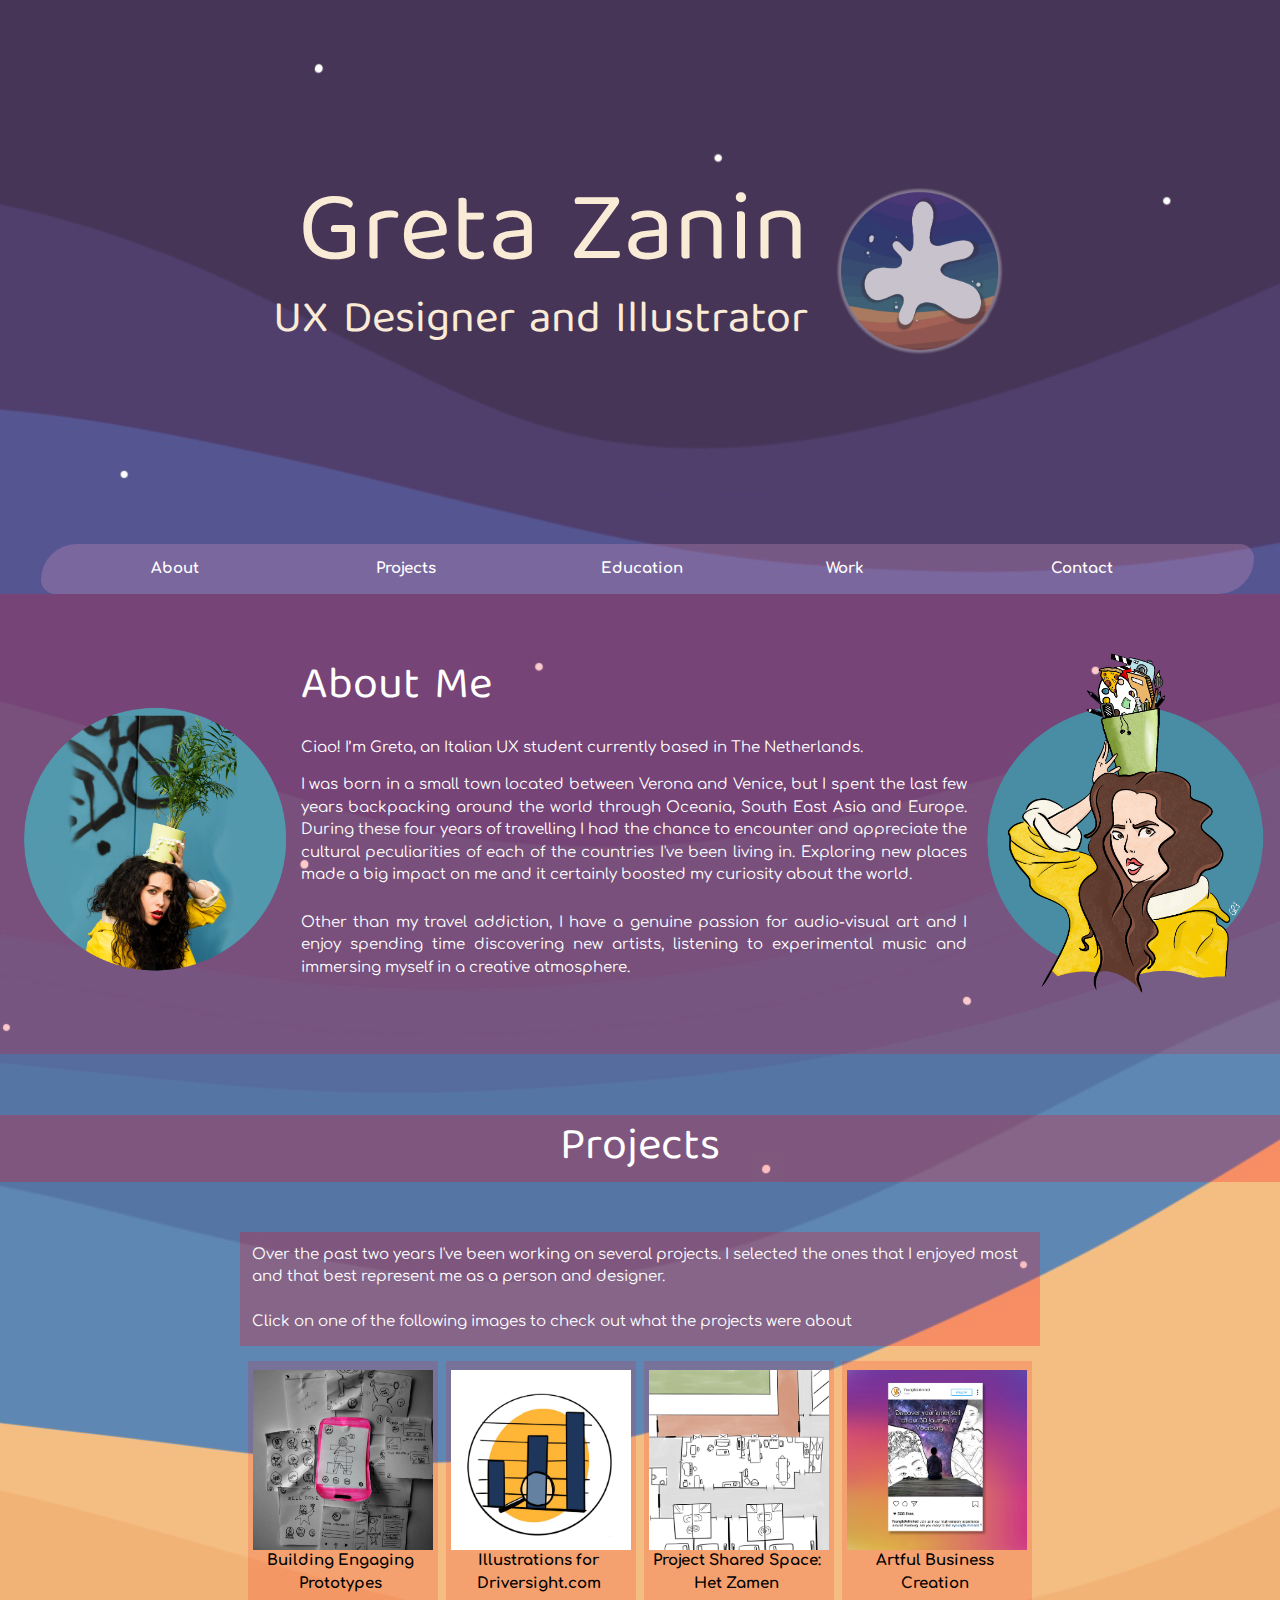
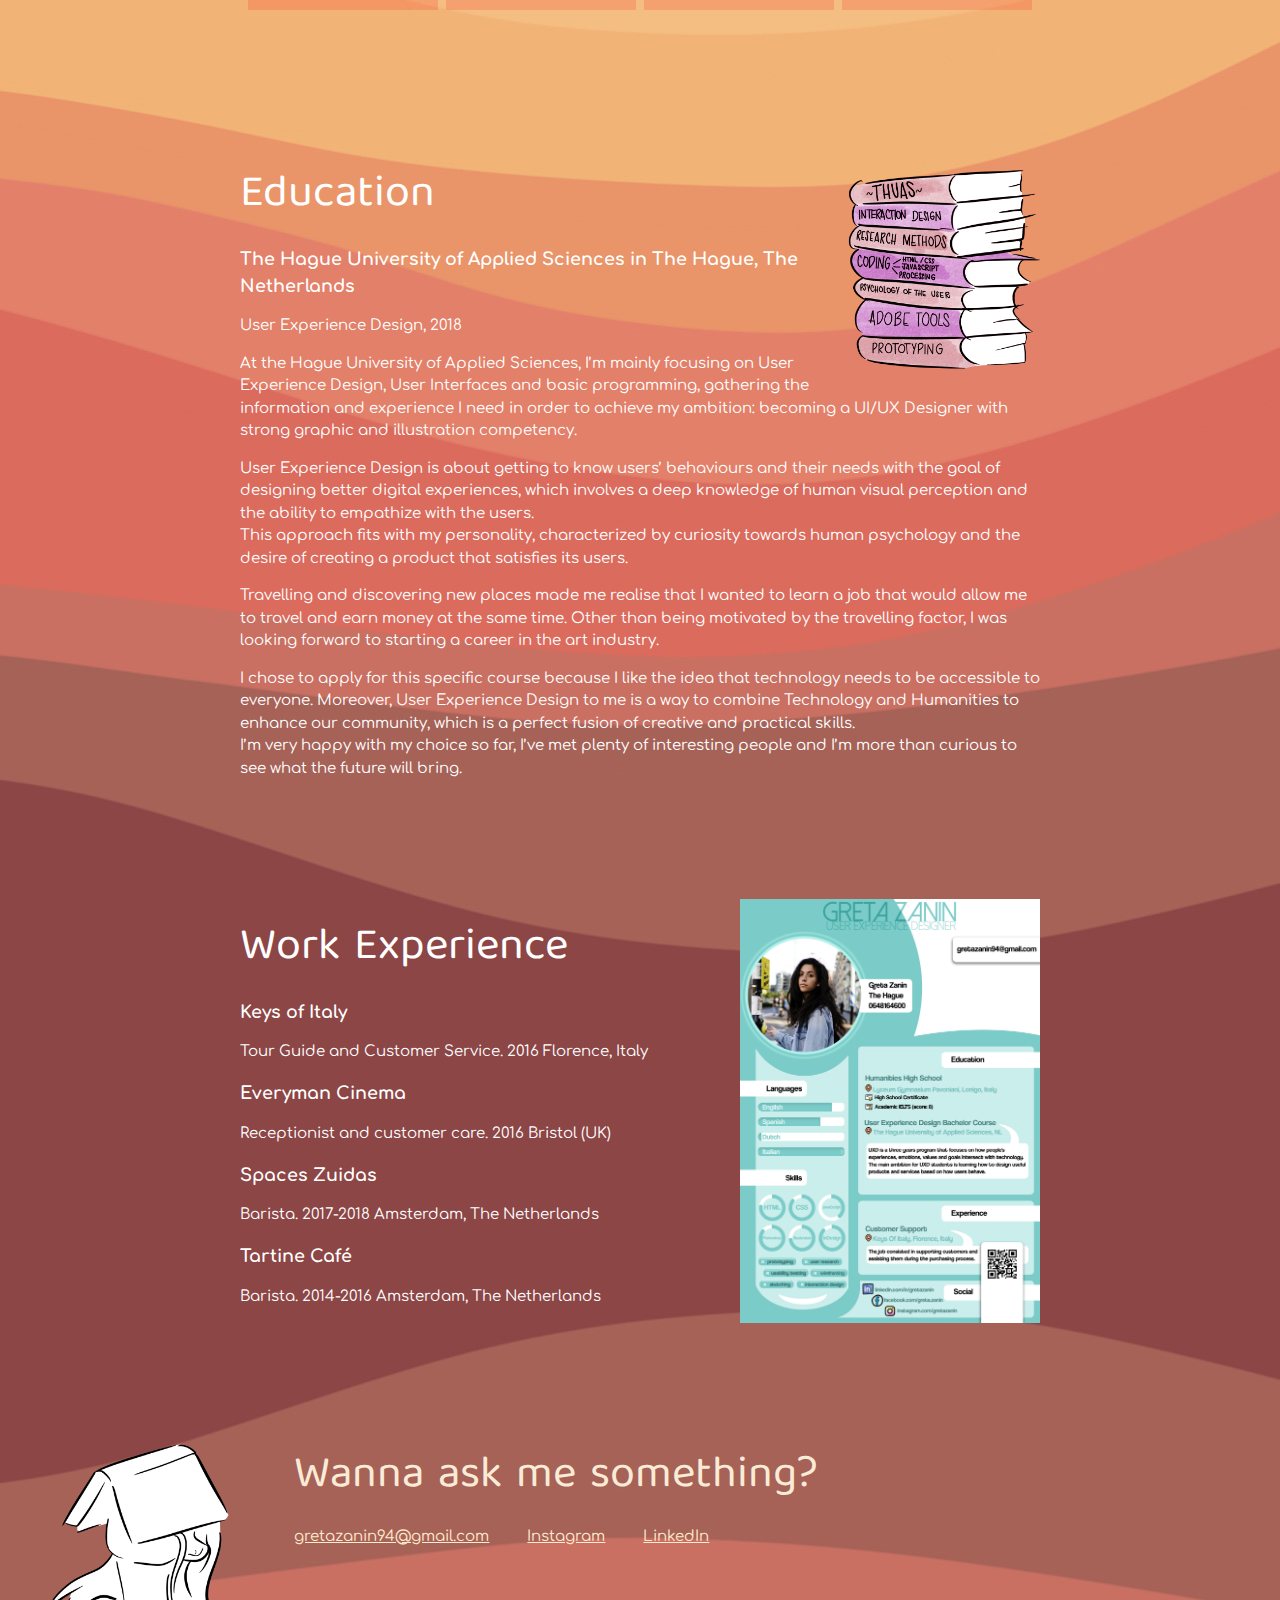
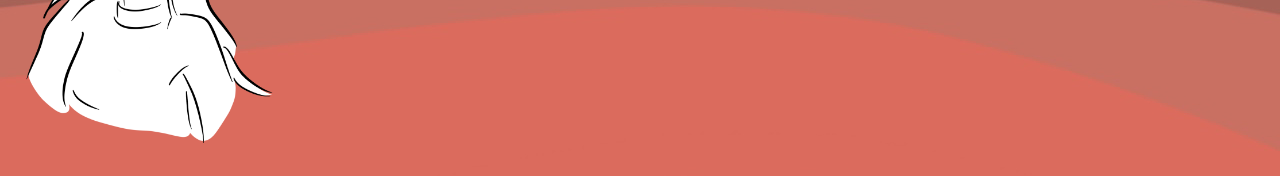
==== commit d69d0274: "Added CV and fixed illustration pointer" ====
--- a/index.html
+++ b/index.html
@@ -4,7 +4,7 @@
 <head>
     <meta charset="UTF-8">
     <meta name="viewport" content="width=device-width, initial-scale=1.0">
-    <title>Greta Zanin, UX Designer and Illustrator </title>
+    <title>Greta Zanin: Portfolio </title>
     <link rel="stylesheet" href="styles.css">
     <link href="https://fonts.googleapis.com/css?family=Comfortaa&display=swap" rel="stylesheet">
     <link href="https://fonts.googleapis.com/css?family=Baloo+Tamma+2&display=swap" rel="stylesheet">
@@ -92,21 +92,21 @@
 
                 <a href="projectbep.html" target="_blank">
                     <div class="container">
-                        <img src="images/BEP/square/2.jpg" alt="Lynda & LinkedIn Learning course list" class="pimg">
+                        <img src="images/BEP/square/2.jpg" alt="project image" class="pimg">
                         <p>Building Engaging Prototypes</p>
                     </div>
                 </a>
 
                 <a href="projectdriversight.html" target="_blank">
                     <div class="container">
-                        <img src="images/drivesight.jpg" alt="Lynda & LinkedIn Learning course list" class="pimg">
+                        <img src="images/drivesight.jpg" alt="project image" class="pimg">
                         <p>Illustrations for Driversight.com </p>
                     </div>
                 </a>
 
                 <a href="projectsharedspaces.html" target="_blank">
                     <div class="container">
-                        <img src="images/sharedspace.jpg" alt="Lynda & LinkedIn Learning course list" class="pimg">
+                        <img src="images/sharedspace.jpg" alt="project image" class="pimg">
                         <p>Project Shared Space: Het Zamen</p>
                     </div>
                 </a>
@@ -116,7 +116,7 @@
                 <a href="projectabc.html" target="_blank">
 
                     <div class="container">
-                        <img src="images/abc.jpg" alt="Lynda & LinkedIn Learning course list" class="pimg">
+                        <img src="images/abc.jpg" alt="project image" class="pimg">
                         <p>Artful Business Creation</p>
                     </div>
                 </a>
@@ -137,15 +137,20 @@
 
 
                     <h3>The Hague University of Applied Sciences in The Hague, The Netherlands</h3>
-
-
+                    
                     <p>User Experience Design, 2018</p>
-
-                </section>
-
-                <section>
-                    <h3>Lodovico Pavoni Gymnasium in Lonigo, Italy</h3>
-                </section>
+                    
+                    <p>At the Hague University of Applied Sciences, I’m mainly focusing on User Experience Design, User Interfaces and basic programming, gathering the information and experience I need in order to achieve my ambition: becoming a UI/UX Designer with strong graphic and illustration competency.</p>
+
+<p>
+User Experience Design is about getting to know users’ behaviours and their needs with the goal of designing better digital experiences, which involves a deep knowledge of human visual perception and the ability to empathize with the users. <br> This approach fits with my personality, characterized by curiosity towards human psychology and the desire of creating a product that satisfies its users. </p>
+
+<p>Travelling and discovering new places made me realise that I wanted to learn a job that would allow me to travel and earn money at the same time. Other than being motivated by the travelling factor, I was looking forward to starting a career in the art industry. </p>
+
+<p>I chose to apply for this specific course because I like the idea that technology needs to be accessible to everyone. Moreover, User Experience Design to me is a way to combine Technology and Humanities to enhance our community, which is a perfect fusion of creative and practical skills. <br> I’m very happy with my choice so far, I’ve met plenty of interesting people and I’m more than curious to see what the future will bring.</p>
+
+                </section>
+
             </div>
         </section>
 
@@ -157,16 +162,21 @@
 
         <section class="work">
             <div class="content-wrap item-details">
-                <h2>Work Experience</h2>
-
-
-                <section>
-
-
-                    <h3>Keys of Florence</h3>
-
-
-                    <p>Tour Guide and Customer Service. 2016 Florence, Italy</p>
+                                          
+                        <a target="_blank" href="images/CV.jpg"  class="image">
+                            <img src="images/CV.jpg" class="cv">
+                        </a>
+                 <h2>Work Experience</h2>
+                
+   
+                  
+                <section>
+
+
+                    <h3>Keys of Italy</h3>
+
+
+                    <p >Tour Guide and Customer Service. 2016 Florence, Italy</p>
 
                 </section>
 
@@ -181,16 +191,18 @@
 
                     <p>Barista. 2017-2018 Amsterdam, The Netherlands</p>
                 </section>
+                
+                                <section>
+                    <h3>Tartine Café</h3>
+
+                    <p>Barista. 2014-2016 Amsterdam, The Netherlands</p>
+                </section>
             </div>
         </section>
 
-
-
-
-
-
-
-        <!-- CONTACT -->
+    </main>
+    
+     <!-- CONTACT -->
 
 
 
@@ -199,7 +211,7 @@
             <img src="images/education.png" class="books">
             <a name="contact"></a>
             <div class="content-wrap">
-                <h2>Let's Keep in Touch!</h2>
+                <h2> Wanna ask me something? </h2>
 
 
                 <ul class="contact-list">
@@ -209,5 +221,5 @@
                 </ul>
             </div>
         </footer>
-    </main>
-</body></html>+</body>
+</html>--- a/styles.css
+++ b/styles.css
@@ -225,7 +225,12 @@
     padding-top: 2%;
 }
 
-
+/*WORK EXPERIENCE*/
+
+.cv {
+    margin-top: -2%;
+    width: 300px;
+}
 
 /* Contact Info */
 footer {
@@ -257,12 +262,6 @@
     width: 23%;
   
 }
-
-
-
-
-
-
 
 
 
@@ -300,15 +299,6 @@
   width: 100%;
 }
 
-
-.column img {
-    opacity: 0.8;
-    cursor: pointer;
-}
-
-.column img:hover {
-    opacity: 1;
-}
 /* MAKE THE GRID RESPONSIVE: the more you reduce the size of the page the least number of rows you'll see */
 
 @media screen and (max-width: 800px) {
@@ -328,7 +318,7 @@
 /*INSERT MY GIF AS FOOTER*/
 
 #footerIllu {
-        background-image: url(images/Illustrations/16.gif);
+        background-image: url(images/homewide.jpg);
     background-position: bottom;
     margin-top: 50px;
 }
